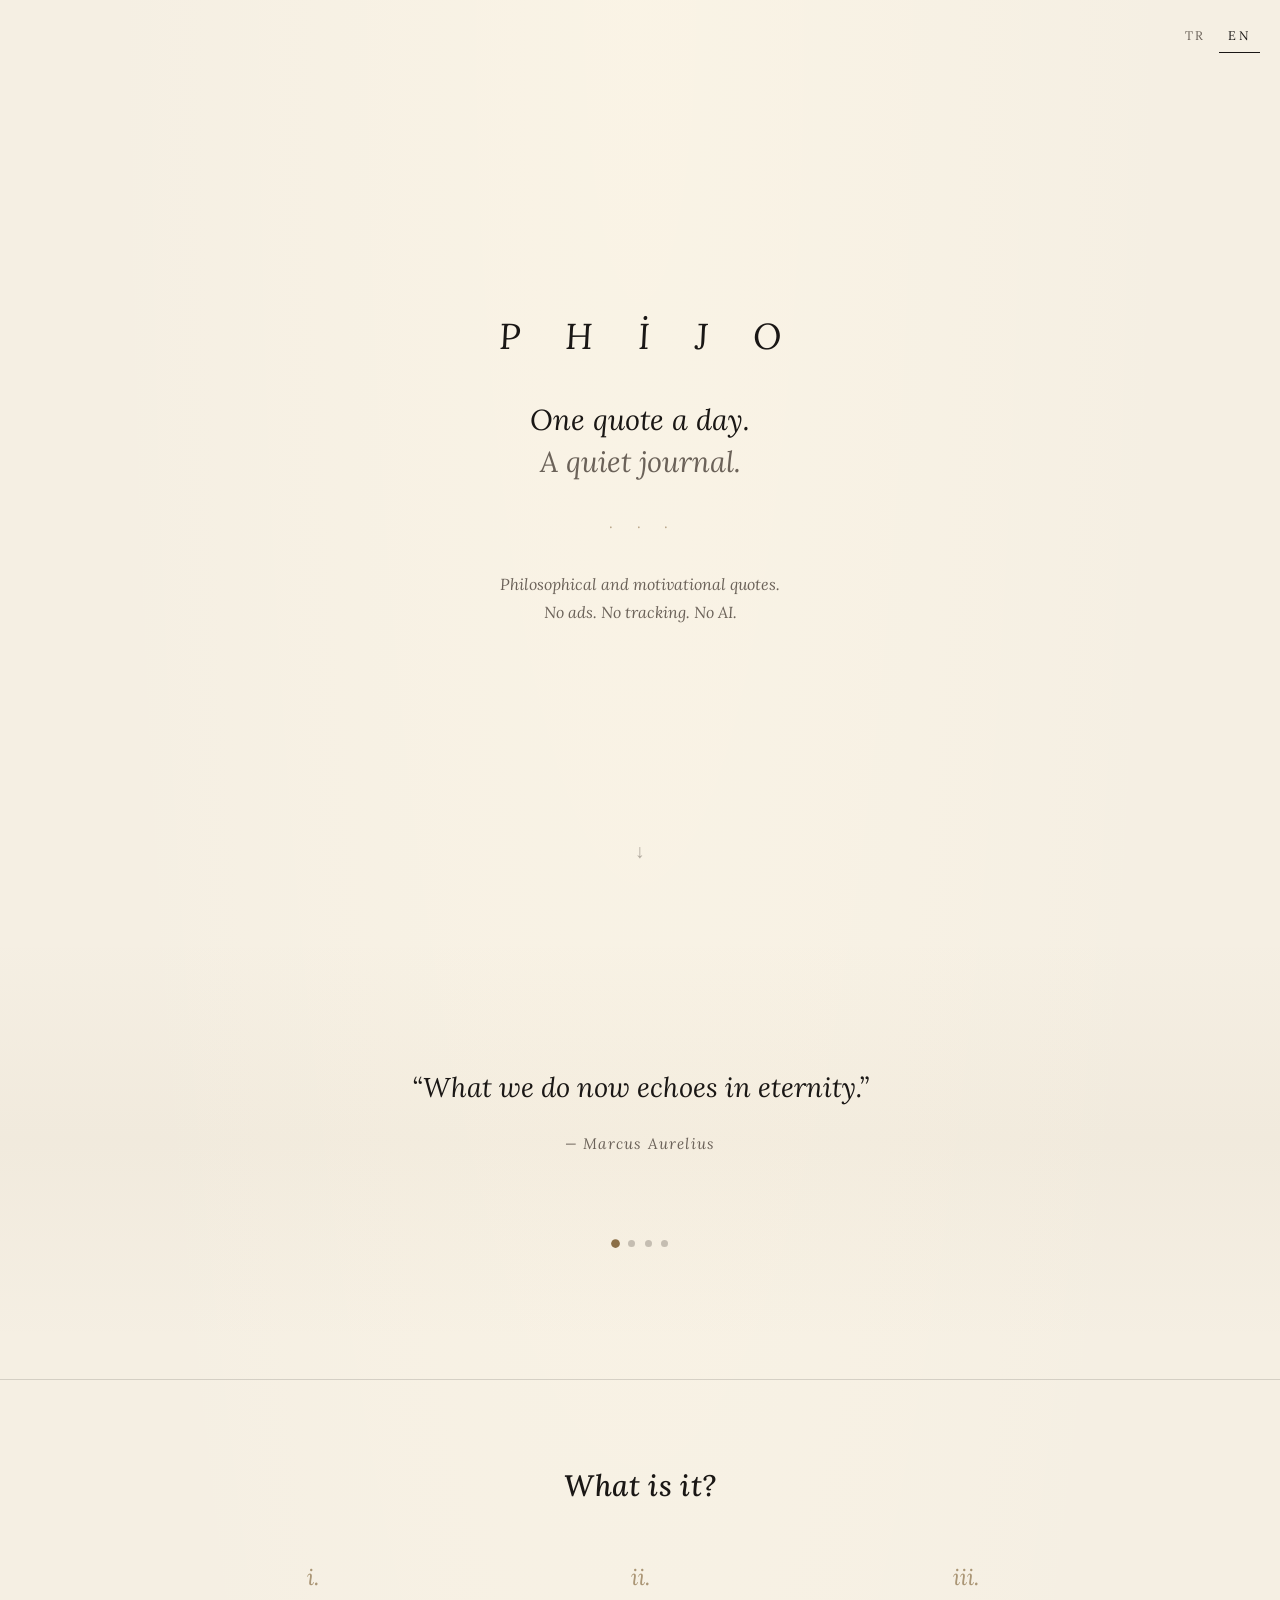
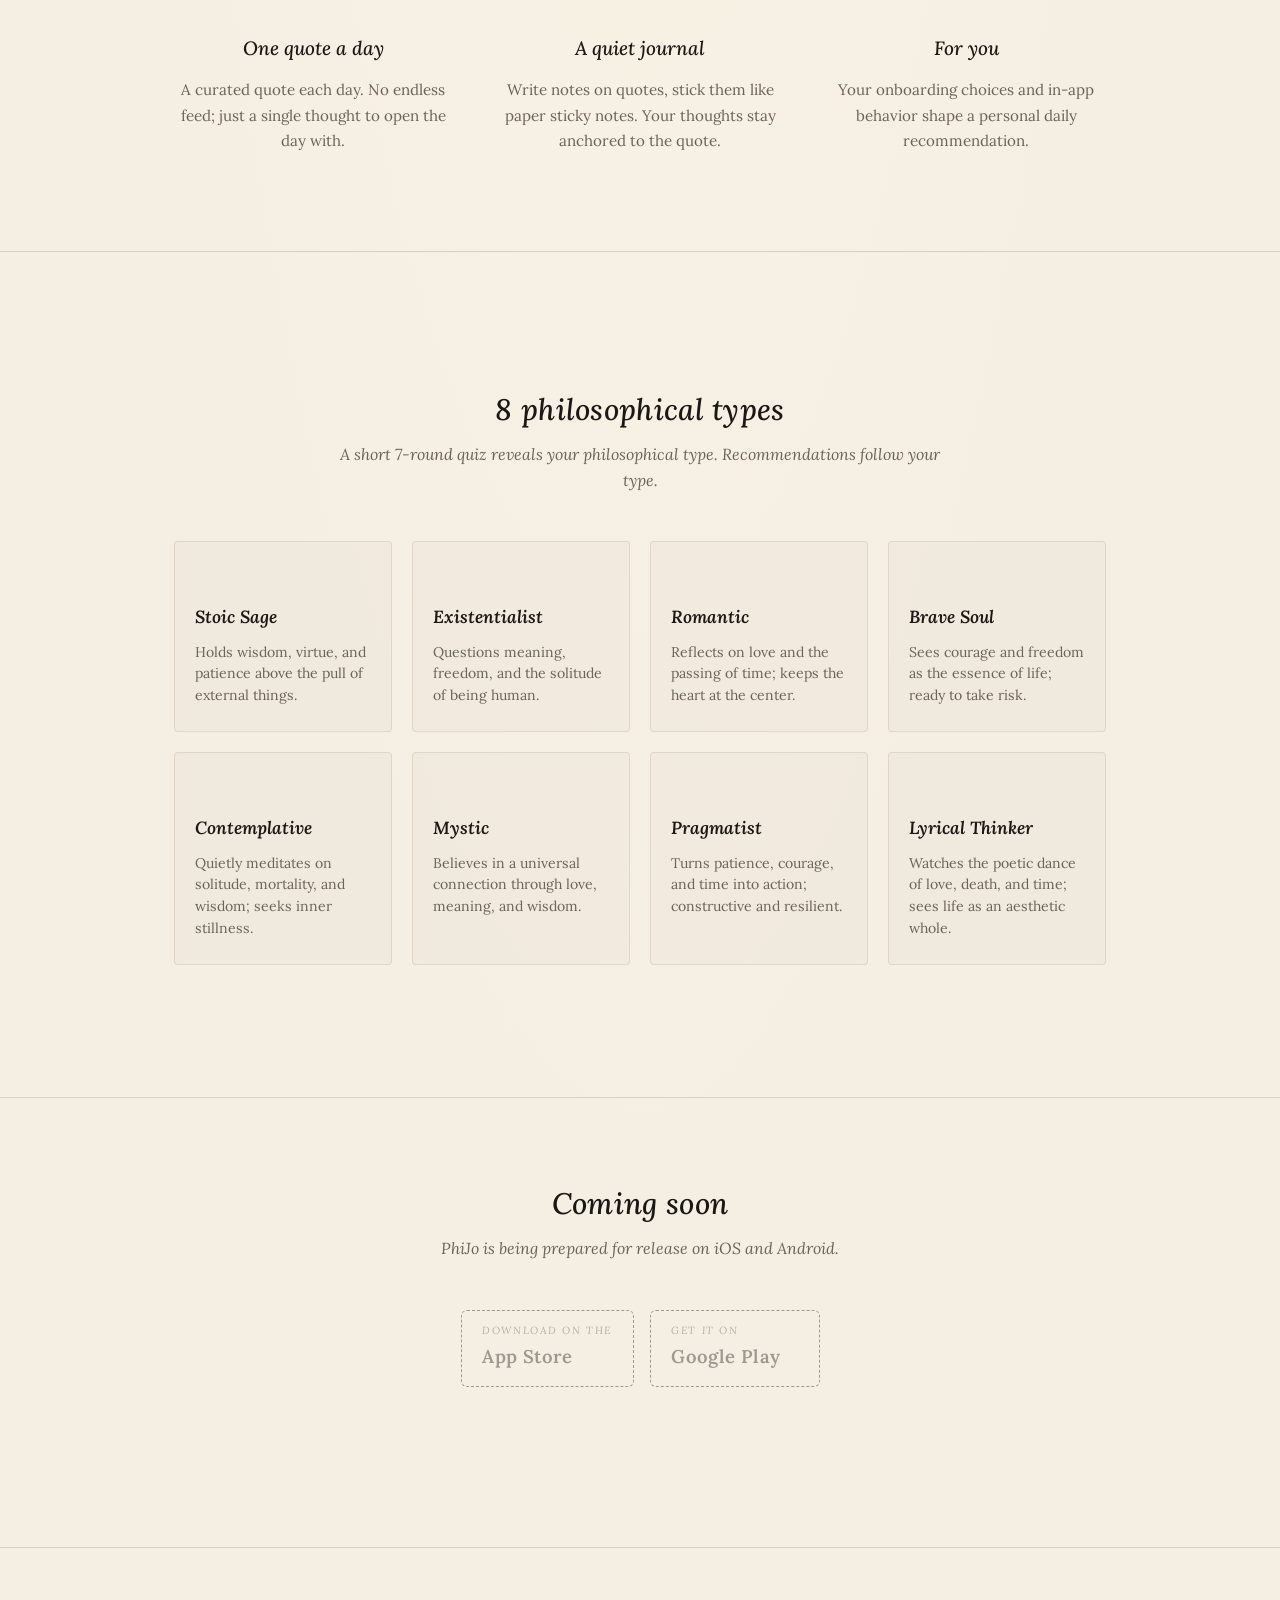
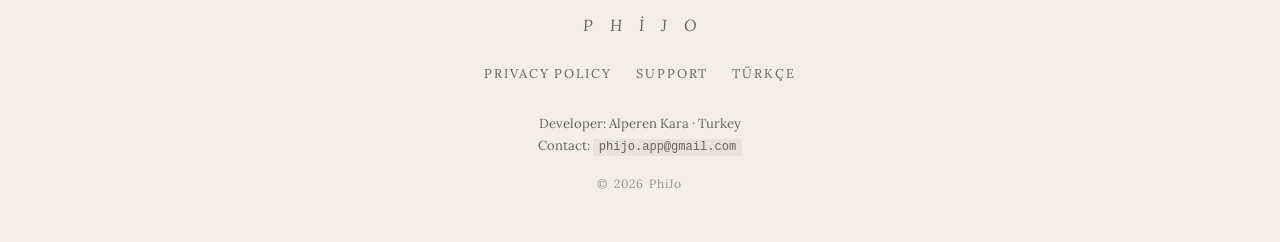
==== index-en.html @ b641586e "Initial commit — PhiJo landing, privacy, and support pages" ====
<!DOCTYPE html>
<html lang="en">
<head>
  <meta charset="UTF-8">
  <meta name="viewport" content="width=device-width, initial-scale=1.0">
  <title>PhiJo — One quote a day, a quiet journal</title>
  <meta name="description" content="PhiJo: daily philosophical and motivational quotes, minimalist journaling. Ad-free, no tracking. For iOS and Android.">
  <link rel="stylesheet" href="style.css">
  <link rel="preconnect" href="https://fonts.googleapis.com">
  <link rel="preconnect" href="https://fonts.gstatic.com" crossorigin>
  <link href="https://fonts.googleapis.com/css2?family=Lora:ital,wght@0,400;0,500;0,600;1,400;1,500;1,600&display=swap" rel="stylesheet">
</head>
<body class="home">
  <nav class="lang-switch">
    <a href="index.html">TR</a>
    <a href="index-en.html" class="active">EN</a>
  </nav>

  <section class="hero">
    <div class="hero-inner">
      <h1 class="brand brand-xl">P H İ J O</h1>
      <p class="hero-tagline">
        One quote a day.<br>
        <span class="muted-italic">A quiet journal.</span>
      </p>
      <div class="hero-divider" aria-hidden="true">·&nbsp;&nbsp;&nbsp;·&nbsp;&nbsp;&nbsp;·</div>
      <p class="hero-sub">
        Philosophical and motivational quotes.<br>
        No ads. No tracking. No AI.
      </p>
    </div>
    <div class="scroll-hint" aria-hidden="true">↓</div>
  </section>

  <section class="featured">
    <div class="featured-inner reveal reveal-blur">
      <div class="quote-card" id="quoteCard">
        <p class="quote-text" id="quoteText">
          “What we do now echoes in eternity.”
        </p>
        <p class="quote-attr" id="quoteAttr">
          — Marcus Aurelius
        </p>
      </div>
      <div class="quote-dots" id="quoteDots" role="tablist"></div>
    </div>
  </section>

  <section class="explainer">
    <div class="container">
      <h2 class="section-title reveal">What is it?</h2>
      <div class="feature-grid">
        <div class="feature reveal" style="--i: 0">
          <div class="feature-num">i.</div>
          <h3 class="feature-title">One quote a day</h3>
          <p>
            A curated quote each day. No endless feed;
            just a single thought to open the day with.
          </p>
        </div>
        <div class="feature reveal" style="--i: 1">
          <div class="feature-num">ii.</div>
          <h3 class="feature-title">A quiet journal</h3>
          <p>
            Write notes on quotes, stick them like paper sticky notes.
            Your thoughts stay anchored to the quote.
          </p>
        </div>
        <div class="feature reveal" style="--i: 2">
          <div class="feature-num">iii.</div>
          <h3 class="feature-title">For you</h3>
          <p>
            Your onboarding choices and in-app behavior
            shape a personal daily recommendation.
          </p>
        </div>
      </div>
    </div>
  </section>

  <section class="types">
    <div class="container">
      <h2 class="section-title reveal">8 philosophical types</h2>
      <p class="section-sub reveal" style="--i: 1">
        A short 7-round quiz reveals your philosophical type.
        Recommendations follow your type.
      </p>
      <div class="types-grid">
        <article class="type-card reveal" style="--i: 0">
          <h3>Stoic Sage</h3>
          <p>Holds wisdom, virtue, and patience above the pull of external things.</p>
        </article>
        <article class="type-card reveal" style="--i: 1">
          <h3>Existentialist</h3>
          <p>Questions meaning, freedom, and the solitude of being human.</p>
        </article>
        <article class="type-card reveal" style="--i: 2">
          <h3>Romantic</h3>
          <p>Reflects on love and the passing of time; keeps the heart at the center.</p>
        </article>
        <article class="type-card reveal" style="--i: 3">
          <h3>Brave Soul</h3>
          <p>Sees courage and freedom as the essence of life; ready to take risk.</p>
        </article>
        <article class="type-card reveal" style="--i: 4">
          <h3>Contemplative</h3>
          <p>Quietly meditates on solitude, mortality, and wisdom; seeks inner stillness.</p>
        </article>
        <article class="type-card reveal" style="--i: 5">
          <h3>Mystic</h3>
          <p>Believes in a universal connection through love, meaning, and wisdom.</p>
        </article>
        <article class="type-card reveal" style="--i: 6">
          <h3>Pragmatist</h3>
          <p>Turns patience, courage, and time into action; constructive and resilient.</p>
        </article>
        <article class="type-card reveal" style="--i: 7">
          <h3>Lyrical Thinker</h3>
          <p>Watches the poetic dance of love, death, and time; sees life as an aesthetic whole.</p>
        </article>
      </div>
    </div>
  </section>

  <section class="download">
    <div class="container narrow">
      <h2 class="section-title reveal">Coming soon</h2>
      <p class="section-sub reveal" style="--i: 1">
        PhiJo is being prepared for release on iOS and Android.
      </p>
      <div class="badges reveal" style="--i: 2">
        <div class="badge badge-disabled" aria-label="App Store — coming soon">
          <span class="badge-prefix">Download on the</span>
          <span class="badge-store">App Store</span>
        </div>
        <div class="badge badge-disabled" aria-label="Google Play — coming soon">
          <span class="badge-prefix">Get it on</span>
          <span class="badge-store">Google Play</span>
        </div>
      </div>
    </div>
  </section>

  <footer class="site-footer">
    <div class="container">
      <div class="footer-brand">P H İ J O</div>
      <nav class="footer-nav">
        <a href="privacy-en.html">Privacy Policy</a>
        <a href="support-en.html">Support</a>
        <a href="index.html">Türkçe</a>
      </nav>
      <p class="footer-meta">
        Developer: Alperen Kara · Turkey<br>
        Contact: <span class="email">phijo.app@gmail.com</span>
      </p>
      <p class="footer-copy">&copy; 2026 PhiJo</p>
    </div>
  </footer>

  <script>
    // Scroll reveal — IntersectionObserver
    (function () {
      var els = document.querySelectorAll('.reveal');
      if (!('IntersectionObserver' in window)) {
        els.forEach(function (el) { el.classList.add('in'); });
        return;
      }
      var io = new IntersectionObserver(function (entries) {
        entries.forEach(function (e) {
          if (e.isIntersecting) {
            e.target.classList.add('in');
            io.unobserve(e.target);
          }
        });
      }, { threshold: 0.15, rootMargin: '0px 0px -60px 0px' });
      els.forEach(function (el) { io.observe(el); });
    })();

    // Rotating featured quote
    (function () {
      var quotes = [
        { text: '“What we do now echoes in eternity.”', attr: '— Marcus Aurelius' },
        { text: '“A journey of a thousand miles begins with a single step.”', attr: '— Lao Tzu' },
        { text: '“It is not the length of life, but the depth.”', attr: '— Seneca' },
        { text: '“The wound is the place where the Light enters you.”', attr: '— Rumi' }
      ];
      var idx = 0;
      var textEl = document.getElementById('quoteText');
      var attrEl = document.getElementById('quoteAttr');
      var cardEl = document.getElementById('quoteCard');
      var dotsEl = document.getElementById('quoteDots');
      if (!textEl || !attrEl || !cardEl || !dotsEl) return;

      function renderDots() {
        dotsEl.innerHTML = '';
        for (var i = 0; i < quotes.length; i++) {
          var d = document.createElement('button');
          d.className = 'quote-dot' + (i === idx ? ' active' : '');
          d.setAttribute('role', 'tab');
          d.setAttribute('aria-label', 'Quote ' + (i + 1));
          (function (target) {
            d.addEventListener('click', function () { show(target); });
          })(i);
          dotsEl.appendChild(d);
        }
      }
      function show(i) {
        idx = (i + quotes.length) % quotes.length;
        cardEl.classList.remove('fade-in');
        void cardEl.offsetWidth;
        textEl.textContent = quotes[idx].text;
        attrEl.textContent = quotes[idx].attr;
        cardEl.classList.add('fade-in');
        renderDots();
      }
      renderDots();
      setInterval(function () { show(idx + 1); }, 6500);
    })();
  </script>
</body>
</html>
---- style.css ----
:root {
  --paper: #F5EFE3;
  --ink: #1A1715;
  --muted: #6B6259;
  --accent: #8B6F47;
  --line: rgba(26, 23, 21, 0.15);
}

* { box-sizing: border-box; margin: 0; padding: 0; }

html { -webkit-text-size-adjust: 100%; }

body {
  background: var(--paper);
  color: var(--ink);
  font-family: 'Lora', Georgia, 'Times New Roman', serif;
  line-height: 1.7;
  font-size: 17px;
  -webkit-font-smoothing: antialiased;
  -moz-osx-font-smoothing: grayscale;
}

.lang-switch {
  position: fixed;
  top: 1.25rem;
  right: 1.25rem;
  display: flex;
  gap: 0.25rem;
  font-size: 0.78rem;
  letter-spacing: 0.18em;
  text-transform: uppercase;
  z-index: 10;
}

.lang-switch a {
  color: var(--muted);
  text-decoration: none;
  padding: 0.35rem 0.6rem;
  border-bottom: 1px solid transparent;
  transition: color 0.15s ease, border-color 0.15s ease;
}

.lang-switch a:hover,
.lang-switch a.active {
  color: var(--ink);
  border-bottom-color: var(--ink);
}

main {
  max-width: 640px;
  margin: 0 auto;
  padding: 4.5rem 1.5rem 5rem;
}

header.page-head {
  text-align: center;
  margin-bottom: 3rem;
  padding-bottom: 2rem;
  border-bottom: 1px solid var(--line);
}

.brand {
  font-style: italic;
  font-weight: 400;
  font-size: 1.4rem;
  letter-spacing: 0.45em;
  margin-bottom: 1.25rem;
  padding-left: 0.45em; /* visual centering with letter-spacing */
}

.page-title {
  font-style: italic;
  font-weight: 400;
  font-size: 1.85rem;
  line-height: 1.3;
  margin-bottom: 0.6rem;
}

.updated {
  font-size: 0.82rem;
  color: var(--muted);
  font-style: italic;
}

section {
  margin-bottom: 2.25rem;
}

h3 {
  font-style: italic;
  font-weight: 600;
  font-size: 1.2rem;
  margin: 2.25rem 0 0.6rem;
}

h4 {
  font-weight: 600;
  font-size: 0.98rem;
  margin: 1.25rem 0 0.4rem;
  color: var(--ink);
}

p {
  margin-bottom: 1rem;
}

ul, ol {
  margin: 0 0 1rem 1.5rem;
}

li {
  margin-bottom: 0.35rem;
}

a {
  color: var(--accent);
  text-decoration: underline;
  text-decoration-thickness: 1px;
  text-underline-offset: 3px;
  transition: color 0.15s ease;
}

a:hover {
  color: var(--ink);
}

code, .email {
  font-family: 'Courier New', Menlo, monospace;
  background: rgba(26, 23, 21, 0.06);
  padding: 0.1em 0.45em;
  border-radius: 2px;
  font-size: 0.92em;
}

.callout {
  background: rgba(139, 111, 71, 0.08);
  border-left: 3px solid var(--accent);
  padding: 1rem 1.25rem;
  margin: 1.25rem 0;
  font-size: 0.95rem;
}

footer {
  margin-top: 4rem;
  padding-top: 2rem;
  border-top: 1px solid var(--line);
  text-align: center;
  font-size: 0.82rem;
  color: var(--muted);
}

footer p {
  margin-bottom: 0.4rem;
}

footer a {
  color: var(--muted);
}

footer a:hover {
  color: var(--ink);
}

/* ===========================================
   HOME / LANDING PAGE
   =========================================== */

body.home {
  background:
    radial-gradient(ellipse at top, rgba(255, 248, 232, 0.5), transparent 60%),
    var(--paper);
}

.container {
  max-width: 980px;
  margin: 0 auto;
  padding: 0 1.5rem;
}

.container.narrow {
  max-width: 640px;
}

/* HERO */
.hero {
  min-height: 100vh;
  display: flex;
  flex-direction: column;
  align-items: center;
  justify-content: center;
  text-align: center;
  padding: 4rem 1.5rem 2rem;
  position: relative;
}

.hero-inner {
  max-width: 640px;
  width: 100%;
}

.brand-xl {
  font-size: 2.25rem;
  letter-spacing: 0.5em;
  padding-left: 0.5em;
  margin-bottom: 2rem;
}

.hero-tagline {
  font-style: italic;
  font-size: 1.8rem;
  line-height: 1.45;
  margin-bottom: 2rem;
  font-weight: 400;
}

.muted-italic {
  color: var(--muted);
}

.hero-divider {
  font-size: 0.9rem;
  color: var(--accent);
  letter-spacing: 0.2em;
  margin: 2rem 0;
  opacity: 0.6;
}

.hero-sub {
  font-style: italic;
  font-size: 1rem;
  color: var(--muted);
  line-height: 1.7;
  margin-bottom: 0;
}

.scroll-hint {
  position: absolute;
  bottom: 2rem;
  font-size: 1.2rem;
  color: var(--muted);
  opacity: 0.5;
  animation: scroll-bounce 2.2s ease-in-out infinite;
}

@keyframes scroll-bounce {
  0%, 100% { transform: translateY(0); opacity: 0.4; }
  50% { transform: translateY(8px); opacity: 0.8; }
}

/* FEATURED QUOTE */
.featured {
  padding: 5rem 1.5rem 6rem;
  background: linear-gradient(
    to bottom,
    transparent,
    rgba(139, 111, 71, 0.04),
    transparent
  );
}

.featured-inner {
  max-width: 720px;
  margin: 0 auto;
  text-align: center;
}

.quote-card {
  padding: 2rem 1rem;
  min-height: 12rem;
  display: flex;
  flex-direction: column;
  justify-content: center;
  align-items: center;
}

.quote-card.fade-in {
  animation: fade-in 0.8s ease-out;
}

@keyframes fade-in {
  from { opacity: 0; transform: translateY(8px); }
  to { opacity: 1; transform: translateY(0); }
}

.quote-text {
  font-style: italic;
  font-size: 1.7rem;
  line-height: 1.5;
  margin-bottom: 1.5rem;
  color: var(--ink);
  font-weight: 400;
}

.quote-attr {
  font-size: 0.95rem;
  color: var(--muted);
  letter-spacing: 0.08em;
  font-style: italic;
  margin-bottom: 0;
}

.quote-dots {
  display: flex;
  gap: 0.6rem;
  justify-content: center;
  margin-top: 2rem;
}

.quote-dot {
  width: 7px;
  height: 7px;
  border-radius: 50%;
  background: var(--muted);
  border: none;
  opacity: 0.35;
  cursor: pointer;
  padding: 0;
  transition: opacity 0.25s ease, transform 0.25s ease;
}

.quote-dot:hover {
  opacity: 0.7;
}

.quote-dot.active {
  opacity: 1;
  background: var(--accent);
  transform: scale(1.25);
}

/* SECTION HEADERS */
.section-title {
  font-style: italic;
  font-weight: 500;
  font-size: 1.85rem;
  text-align: center;
  margin-bottom: 0.5rem;
  letter-spacing: 0.01em;
}

.section-sub {
  text-align: center;
  color: var(--muted);
  font-style: italic;
  font-size: 1rem;
  max-width: 38rem;
  margin: 0 auto 3rem;
  line-height: 1.6;
}

/* EXPLAINER */
.explainer {
  padding: 5rem 0;
  border-top: 1px solid var(--line);
  border-bottom: 1px solid var(--line);
}

.feature-grid {
  display: grid;
  grid-template-columns: repeat(3, 1fr);
  gap: 3rem;
  margin-top: 3rem;
}

.feature {
  text-align: center;
}

.feature-num {
  font-style: italic;
  font-size: 1.4rem;
  color: var(--accent);
  margin-bottom: 0.5rem;
  opacity: 0.7;
}

.feature-title {
  font-style: italic;
  font-weight: 500;
  font-size: 1.2rem;
  margin-bottom: 0.75rem;
}

.feature p {
  font-size: 0.95rem;
  color: var(--muted);
  line-height: 1.7;
}

/* PHILOSOPHICAL TYPES */
.types {
  padding: 6rem 0;
}

.types-grid {
  display: grid;
  grid-template-columns: repeat(4, 1fr);
  gap: 1.25rem;
}

.type-card {
  background: rgba(139, 111, 71, 0.04);
  border: 1px solid rgba(139, 111, 71, 0.15);
  border-radius: 4px;
  padding: 1.5rem 1.25rem;
  transition: transform 0.2s ease, border-color 0.2s ease, background 0.2s ease;
}

.type-card:hover {
  transform: translateY(-2px);
  border-color: var(--accent);
  background: rgba(139, 111, 71, 0.08);
}

.type-card h3 {
  font-style: italic;
  font-weight: 600;
  font-size: 1.1rem;
  margin-bottom: 0.6rem;
  color: var(--ink);
}

.type-card p {
  font-size: 0.88rem;
  line-height: 1.55;
  color: var(--muted);
  margin-bottom: 0;
}

/* DOWNLOAD BADGES */
.download {
  padding: 5rem 0 6rem;
  text-align: center;
  border-top: 1px solid var(--line);
}

.badges {
  display: flex;
  gap: 1rem;
  justify-content: center;
  flex-wrap: wrap;
  margin-top: 2.5rem;
}

.badge {
  display: inline-flex;
  flex-direction: column;
  align-items: flex-start;
  padding: 0.7rem 1.3rem 0.85rem;
  border: 1px solid var(--ink);
  border-radius: 6px;
  min-width: 170px;
  text-align: left;
  background: transparent;
  color: var(--ink);
  text-decoration: none;
  transition: background 0.2s ease, transform 0.2s ease;
}

.badge:hover:not(.badge-disabled) {
  background: var(--ink);
  color: var(--paper);
  transform: translateY(-1px);
}

.badge-disabled {
  opacity: 0.4;
  cursor: not-allowed;
  border-style: dashed;
}

.badge-prefix {
  font-size: 0.65rem;
  letter-spacing: 0.15em;
  text-transform: uppercase;
  font-style: italic;
  opacity: 0.75;
}

.badge-store {
  font-size: 1.15rem;
  font-weight: 600;
  letter-spacing: 0.02em;
  margin-top: 0.1rem;
}

/* SITE FOOTER */
.site-footer {
  padding: 4rem 0 3rem;
  border-top: 1px solid var(--line);
  text-align: center;
}

.footer-brand {
  font-style: italic;
  font-size: 1rem;
  letter-spacing: 0.4em;
  padding-left: 0.4em;
  color: var(--muted);
  margin-bottom: 1.5rem;
}

.footer-nav {
  display: flex;
  gap: 1.5rem;
  justify-content: center;
  flex-wrap: wrap;
  margin-bottom: 1.5rem;
  font-size: 0.8rem;
  letter-spacing: 0.15em;
  text-transform: uppercase;
}

.footer-nav a {
  color: var(--muted);
  text-decoration: none;
  padding-bottom: 0.2rem;
  border-bottom: 1px solid transparent;
  transition: color 0.2s ease, border-color 0.2s ease;
}

.footer-nav a:hover {
  color: var(--ink);
  border-bottom-color: var(--ink);
}

.footer-meta {
  font-size: 0.82rem;
  color: var(--muted);
  line-height: 1.7;
  margin-bottom: 1rem;
}

.footer-copy {
  font-size: 0.75rem;
  color: var(--muted);
  opacity: 0.65;
  margin-bottom: 0;
  letter-spacing: 0.1em;
}

/* SCROLL REVEAL */
.reveal {
  opacity: 0;
  transform: translateY(28px);
  transition:
    opacity 0.85s cubic-bezier(0.22, 1, 0.36, 1),
    transform 0.85s cubic-bezier(0.22, 1, 0.36, 1);
  transition-delay: calc(var(--i, 0) * 90ms);
  will-change: opacity, transform;
}

.reveal.in {
  opacity: 1;
  transform: translateY(0);
}

.reveal-blur {
  filter: blur(6px);
  transition:
    opacity 0.85s cubic-bezier(0.22, 1, 0.36, 1),
    transform 0.85s cubic-bezier(0.22, 1, 0.36, 1),
    filter 0.85s cubic-bezier(0.22, 1, 0.36, 1);
}

.reveal-blur.in {
  filter: blur(0);
}

@media (prefers-reduced-motion: reduce) {
  .reveal,
  .reveal-blur {
    opacity: 1;
    transform: none;
    filter: none;
    transition: none;
  }
  .scroll-hint,
  .quote-card.fade-in {
    animation: none;
  }
}

/* RESPONSIVE */
@media (max-width: 900px) {
  .types-grid {
    grid-template-columns: repeat(2, 1fr);
  }
  .feature-grid {
    grid-template-columns: 1fr;
    gap: 2rem;
    max-width: 26rem;
    margin-left: auto;
    margin-right: auto;
  }
}

@media (max-width: 600px) {
  .brand-xl {
    font-size: 1.75rem;
    letter-spacing: 0.4em;
  }
  .hero-tagline {
    font-size: 1.45rem;
  }
  .quote-text {
    font-size: 1.3rem;
  }
  .section-title {
    font-size: 1.55rem;
  }
  .types-grid {
    grid-template-columns: 1fr;
  }
  .explainer, .types, .download {
    padding: 4rem 0;
  }
  .hero {
    padding: 3rem 1.25rem 2rem;
  }
}

@media (prefers-color-scheme: dark) {
  :root {
    --paper: #1A1715;
    --ink: #F5EFE3;
    --muted: rgba(245, 239, 227, 0.55);
    --accent: #C9A878;
    --line: rgba(245, 239, 227, 0.15);
  }
  code, .email {
    background: rgba(245, 239, 227, 0.08);
  }
  .callout {
    background: rgba(201, 168, 120, 0.08);
  }
}

@media (max-width: 480px) {
  body { font-size: 16px; }
  main { padding: 4rem 1.25rem 4rem; }
  .lang-switch { top: 0.85rem; right: 0.85rem; }
  .brand { font-size: 1.25rem; letter-spacing: 0.4em; }
  .page-title { font-size: 1.6rem; }
}
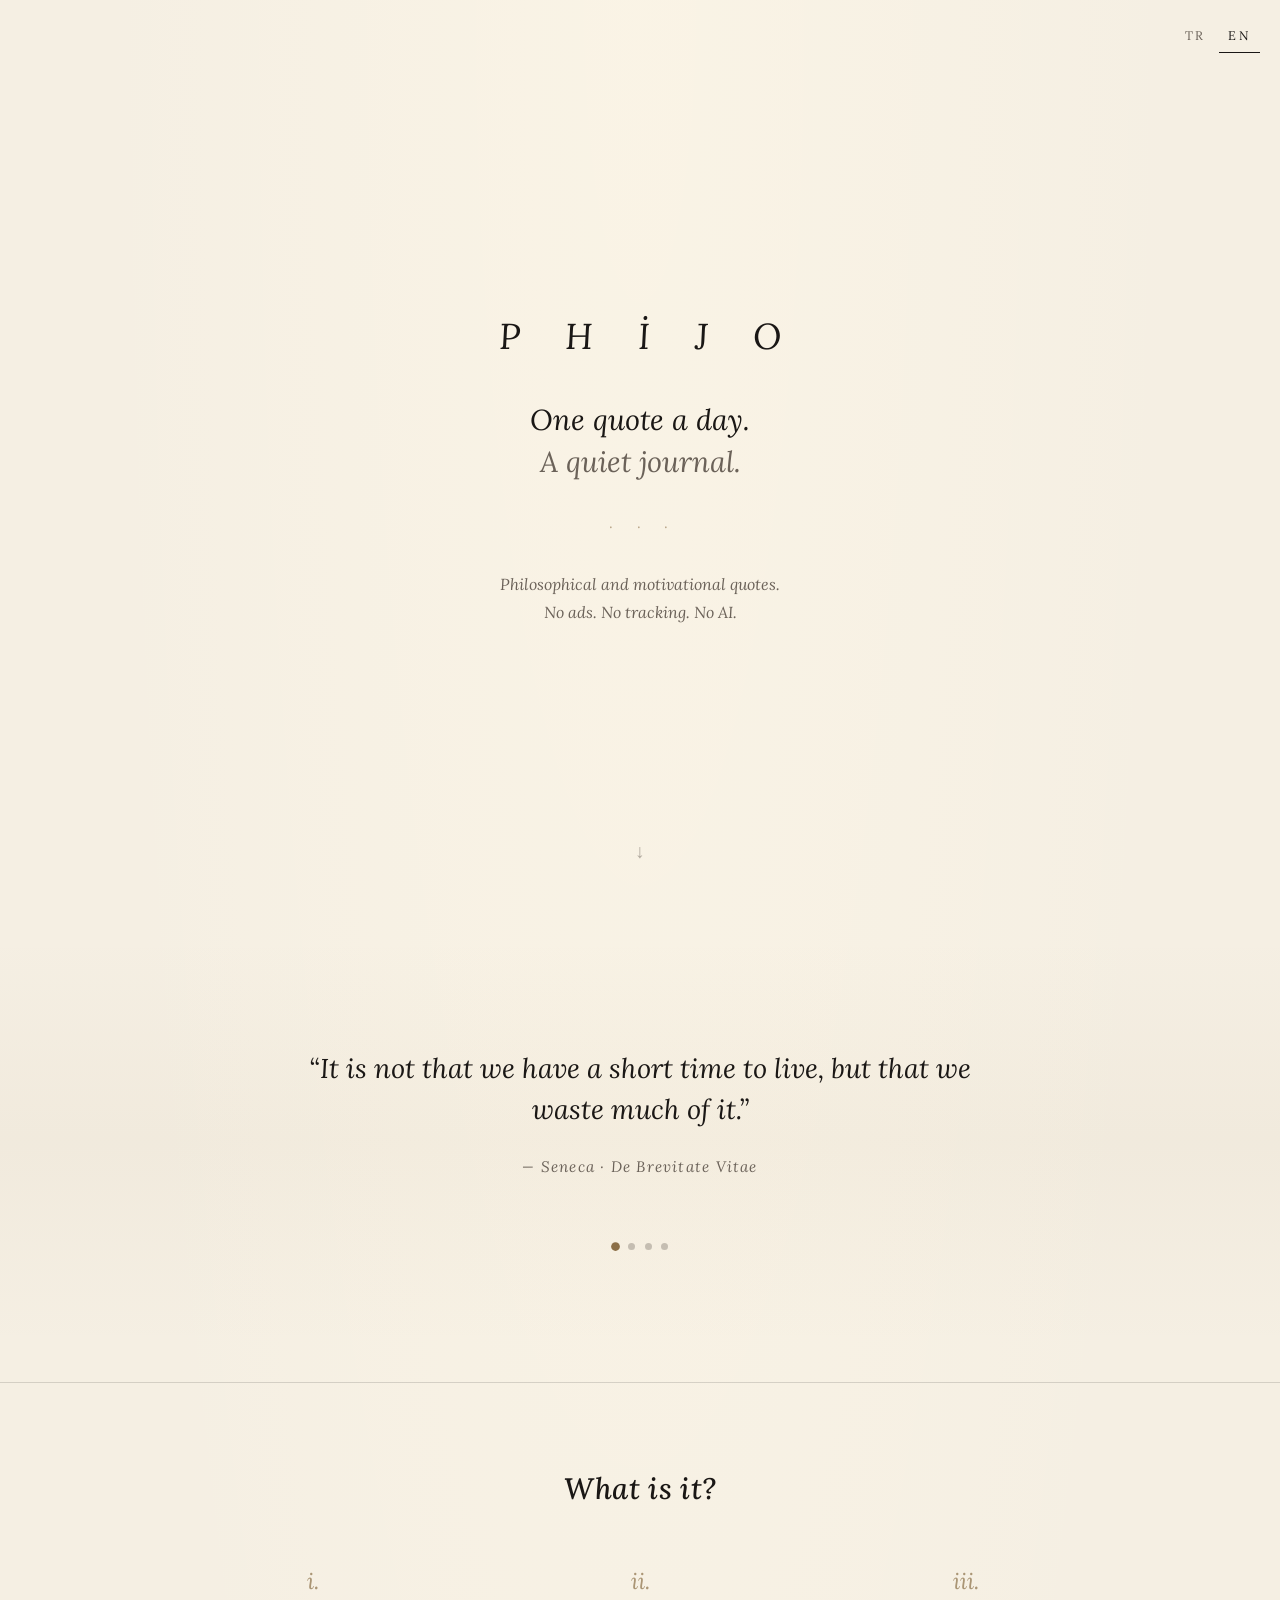
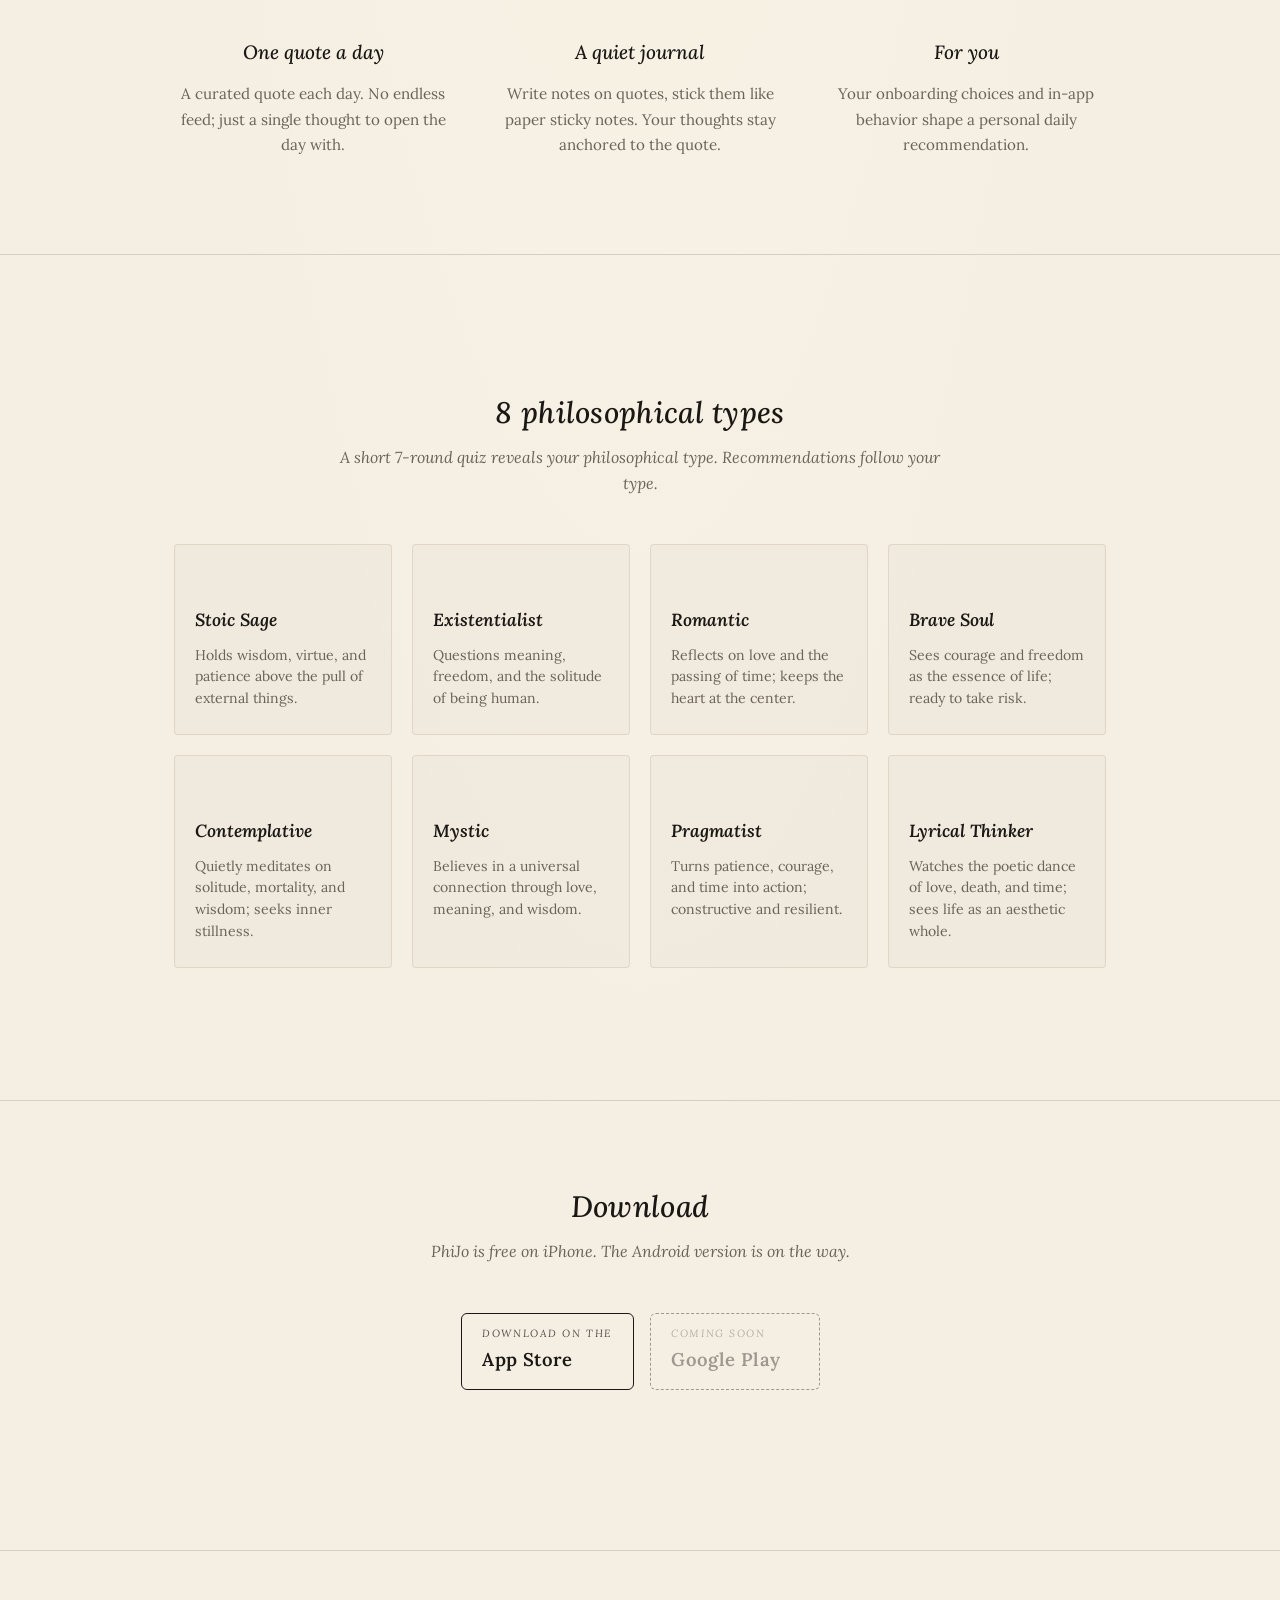
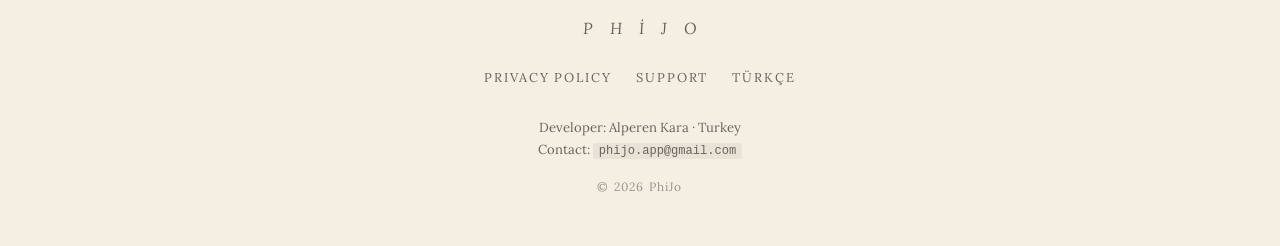
==== commit 8ff2c76c: "fix(site): App Store linkini bağla, Android'i "yakında" olarak işaretle - İndirme rozeti canlı App S" ====
--- a/index-en.html
+++ b/index-en.html
@@ -4,7 +4,7 @@
   <meta charset="UTF-8">
   <meta name="viewport" content="width=device-width, initial-scale=1.0">
   <title>PhiJo — One quote a day, a quiet journal</title>
-  <meta name="description" content="PhiJo: daily philosophical and motivational quotes, minimalist journaling. Ad-free, no tracking. For iOS and Android.">
+  <meta name="description" content="PhiJo: daily philosophical and motivational quotes, minimalist journaling. Ad-free, no tracking. For iPhone.">
   <link rel="stylesheet" href="style.css">
   <link rel="preconnect" href="https://fonts.googleapis.com">
   <link rel="preconnect" href="https://fonts.gstatic.com" crossorigin>
@@ -36,10 +36,10 @@
     <div class="featured-inner reveal reveal-blur">
       <div class="quote-card" id="quoteCard">
         <p class="quote-text" id="quoteText">
-          “What we do now echoes in eternity.”
+          “It is not that we have a short time to live, but that we waste much of it.”
         </p>
         <p class="quote-attr" id="quoteAttr">
-          — Marcus Aurelius
+          — Seneca · De Brevitate Vitae
         </p>
       </div>
       <div class="quote-dots" id="quoteDots" role="tablist"></div>
@@ -124,17 +124,17 @@
 
   <section class="download">
     <div class="container narrow">
-      <h2 class="section-title reveal">Coming soon</h2>
+      <h2 class="section-title reveal">Download</h2>
       <p class="section-sub reveal" style="--i: 1">
-        PhiJo is being prepared for release on iOS and Android.
+        PhiJo is free on iPhone. The Android version is on the way.
       </p>
       <div class="badges reveal" style="--i: 2">
-        <div class="badge badge-disabled" aria-label="App Store — coming soon">
+        <a class="badge" href="https://apps.apple.com/app/id6774734669" aria-label="Download PhiJo on the App Store">
           <span class="badge-prefix">Download on the</span>
           <span class="badge-store">App Store</span>
-        </div>
+        </a>
         <div class="badge badge-disabled" aria-label="Google Play — coming soon">
-          <span class="badge-prefix">Get it on</span>
+          <span class="badge-prefix">Coming soon</span>
           <span class="badge-store">Google Play</span>
         </div>
       </div>
@@ -179,9 +179,9 @@
     // Rotating featured quote
     (function () {
       var quotes = [
-        { text: '“What we do now echoes in eternity.”', attr: '— Marcus Aurelius' },
-        { text: '“A journey of a thousand miles begins with a single step.”', attr: '— Lao Tzu' },
-        { text: '“It is not the length of life, but the depth.”', attr: '— Seneca' },
+        { text: '“It is not that we have a short time to live, but that we waste much of it.”', attr: '— Seneca · De Brevitate Vitae' },
+        { text: '“A man\'s character is his fate.”', attr: '— Heraclitus · Fr. DK B119' },
+        { text: '“Of all the things wisdom provides for a happy life, the greatest is friendship.”', attr: '— Epicurus · Vatican Sayings' },
         { text: '“The wound is the place where the Light enters you.”', attr: '— Rumi' }
       ];
       var idx = 0;
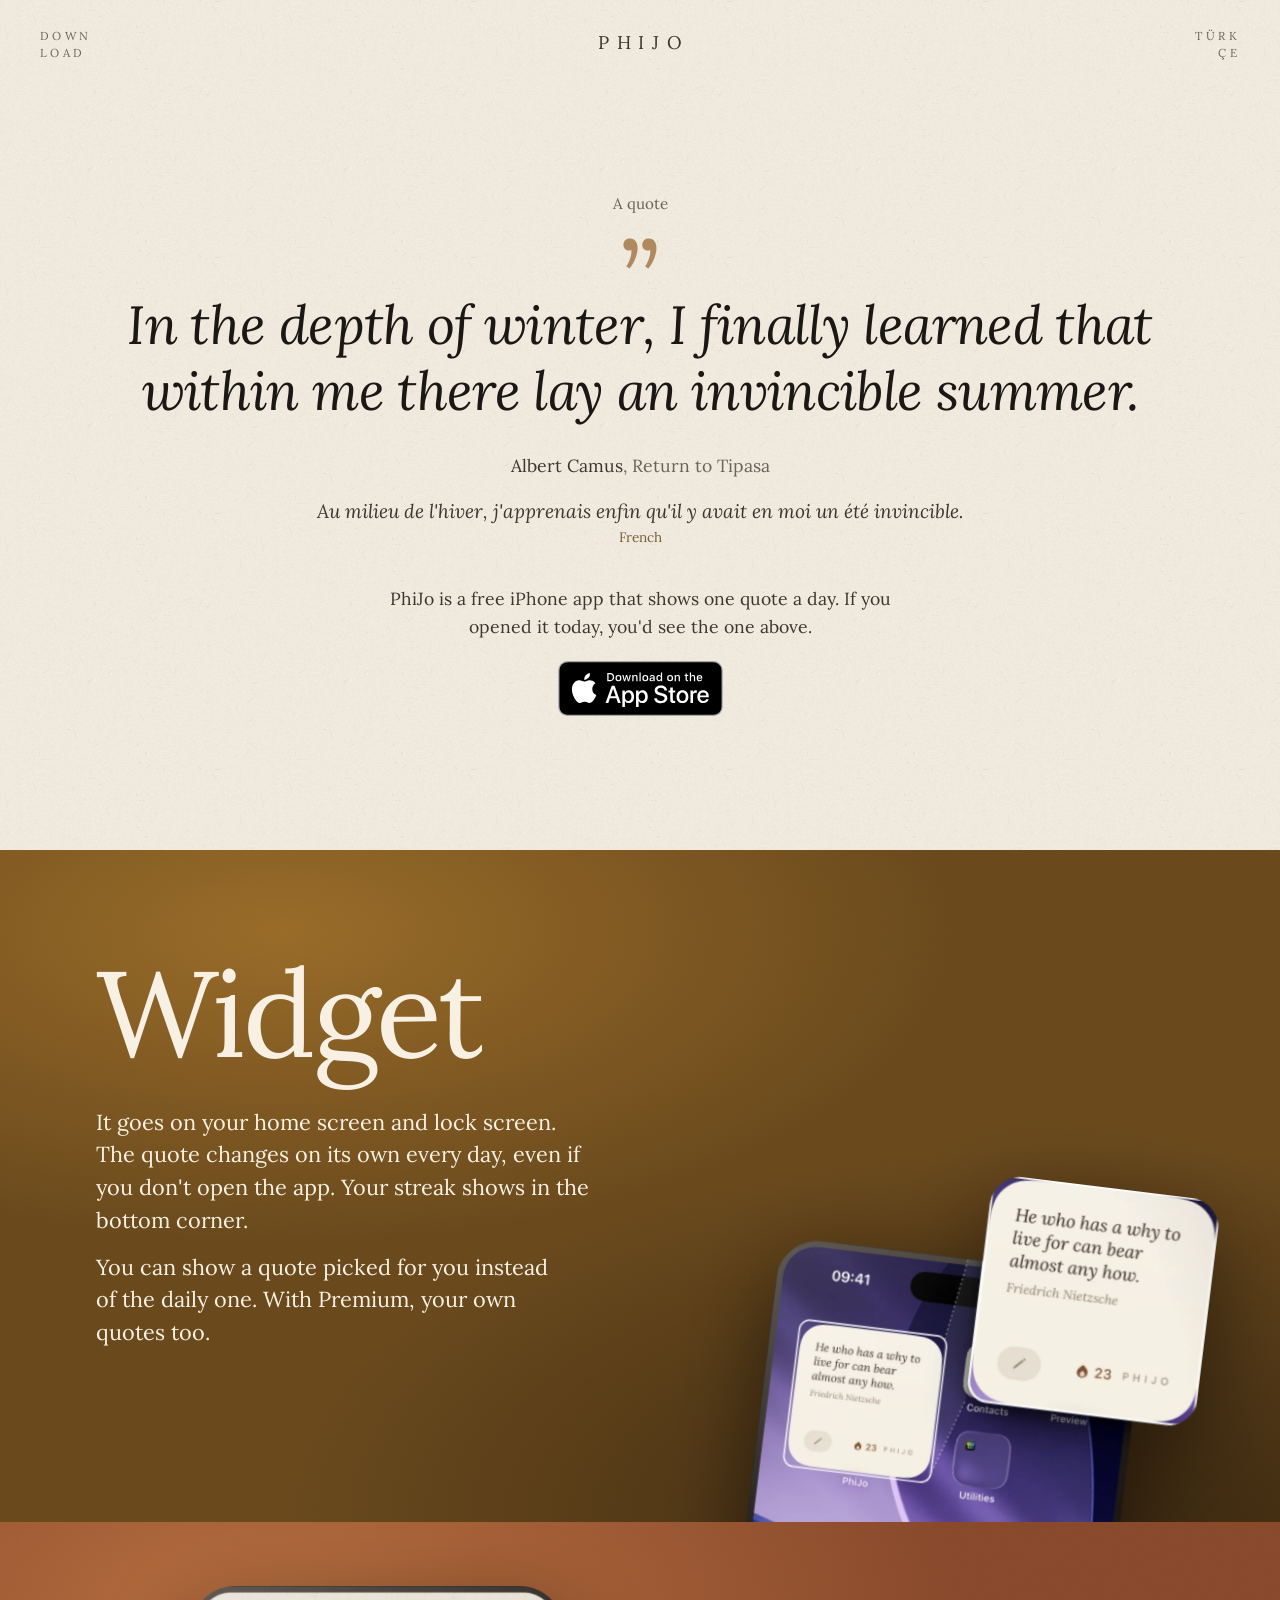
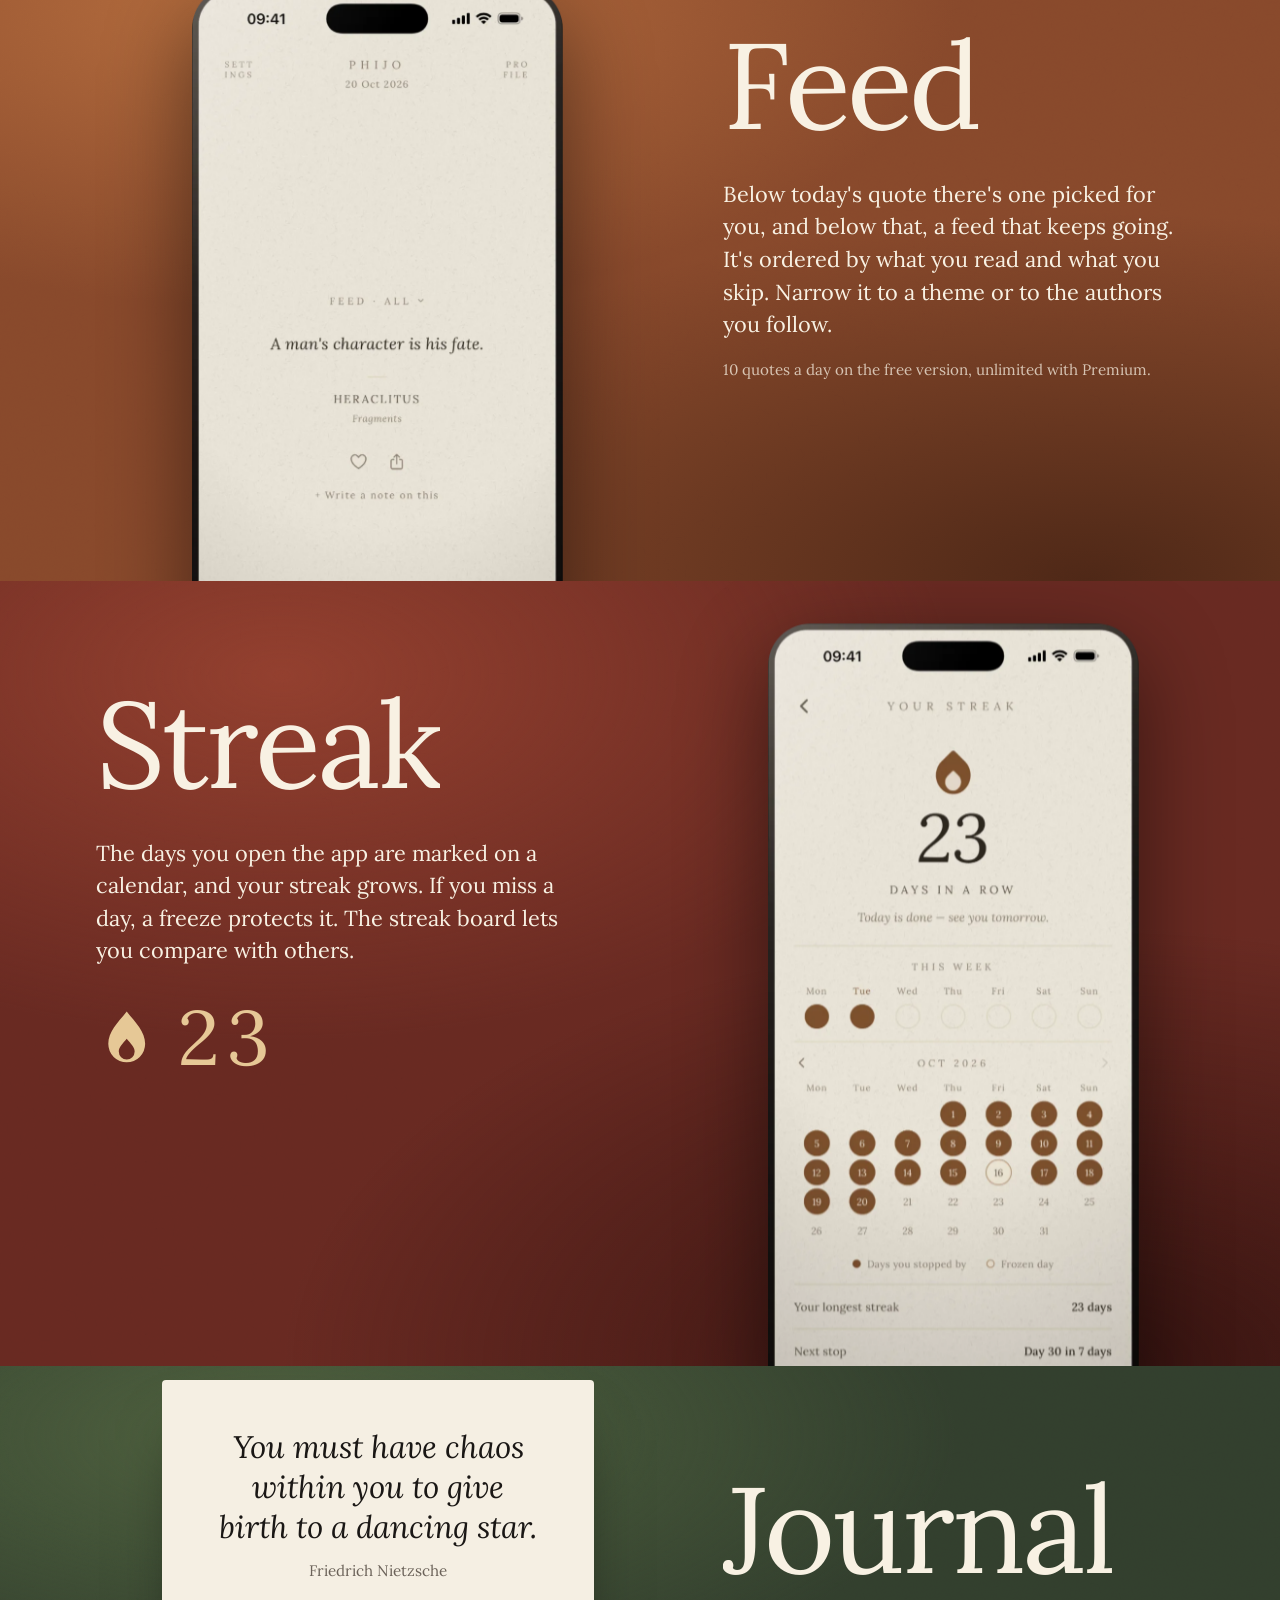
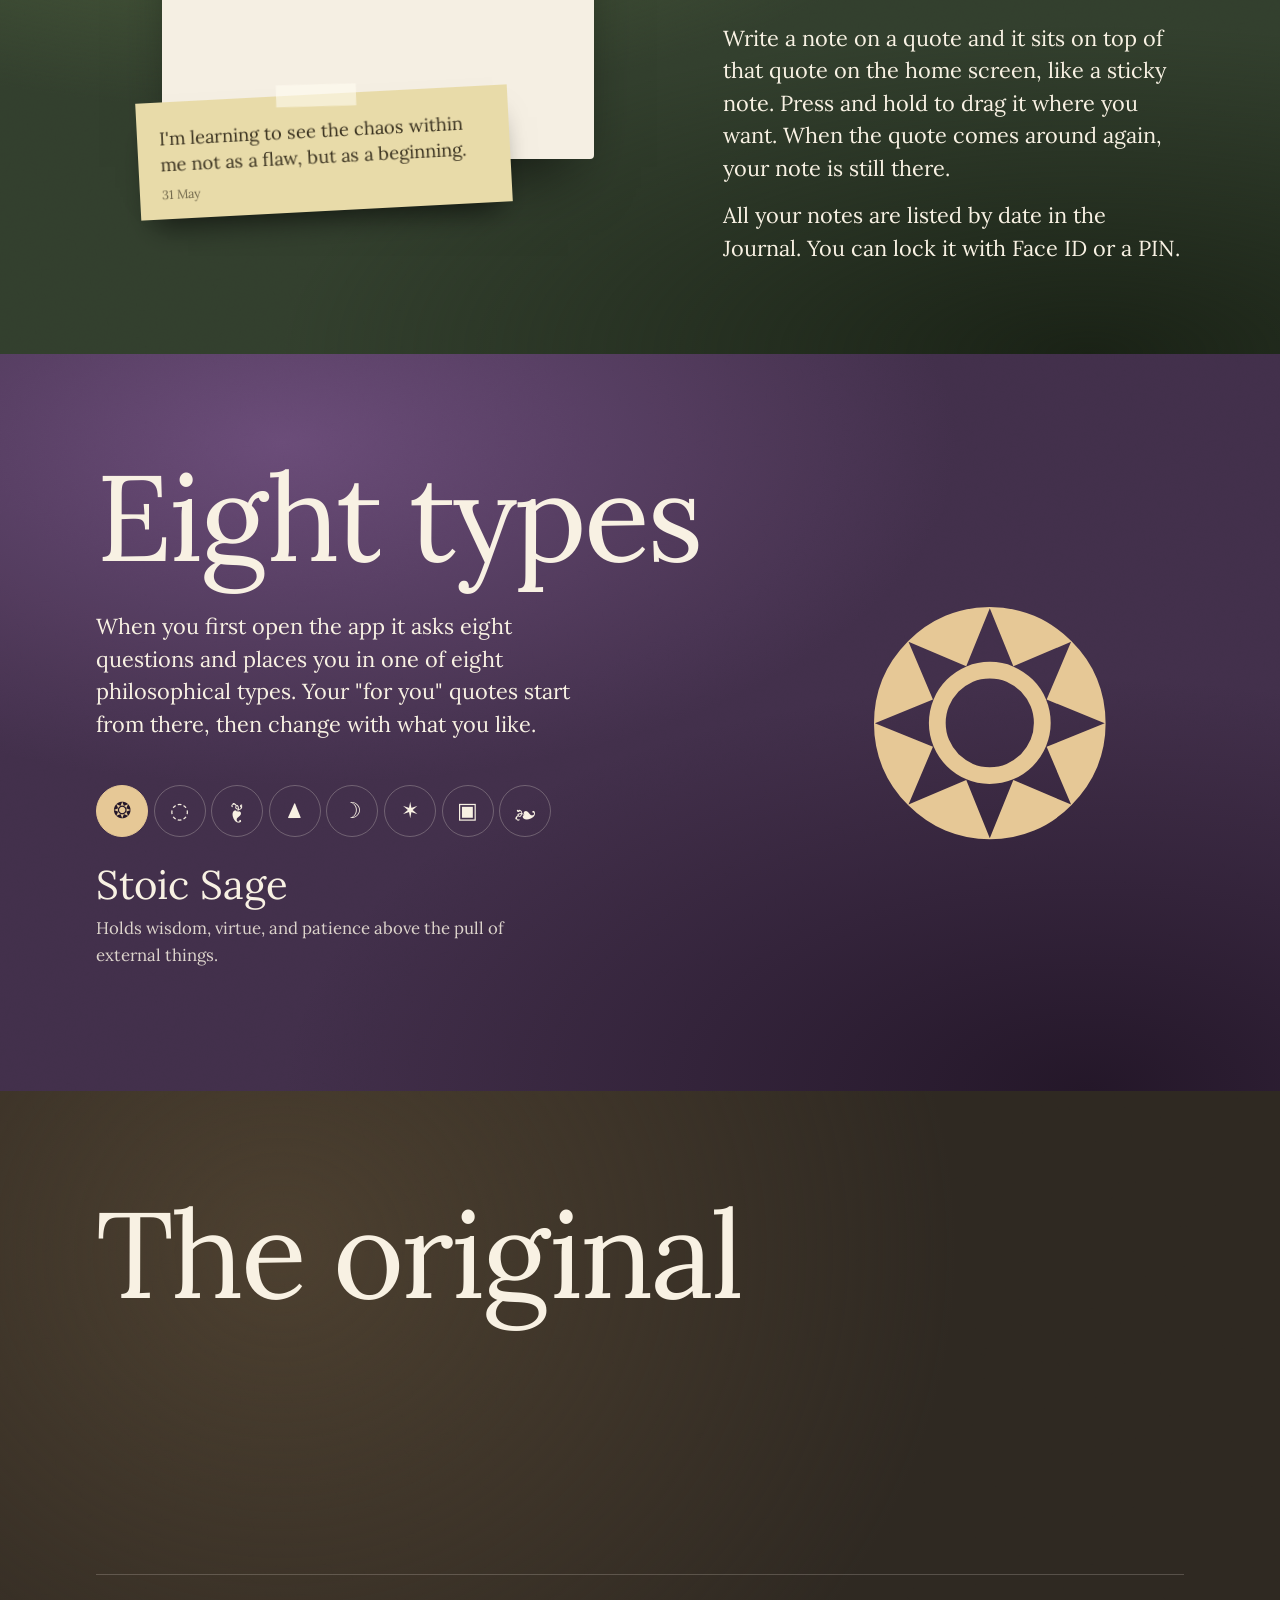
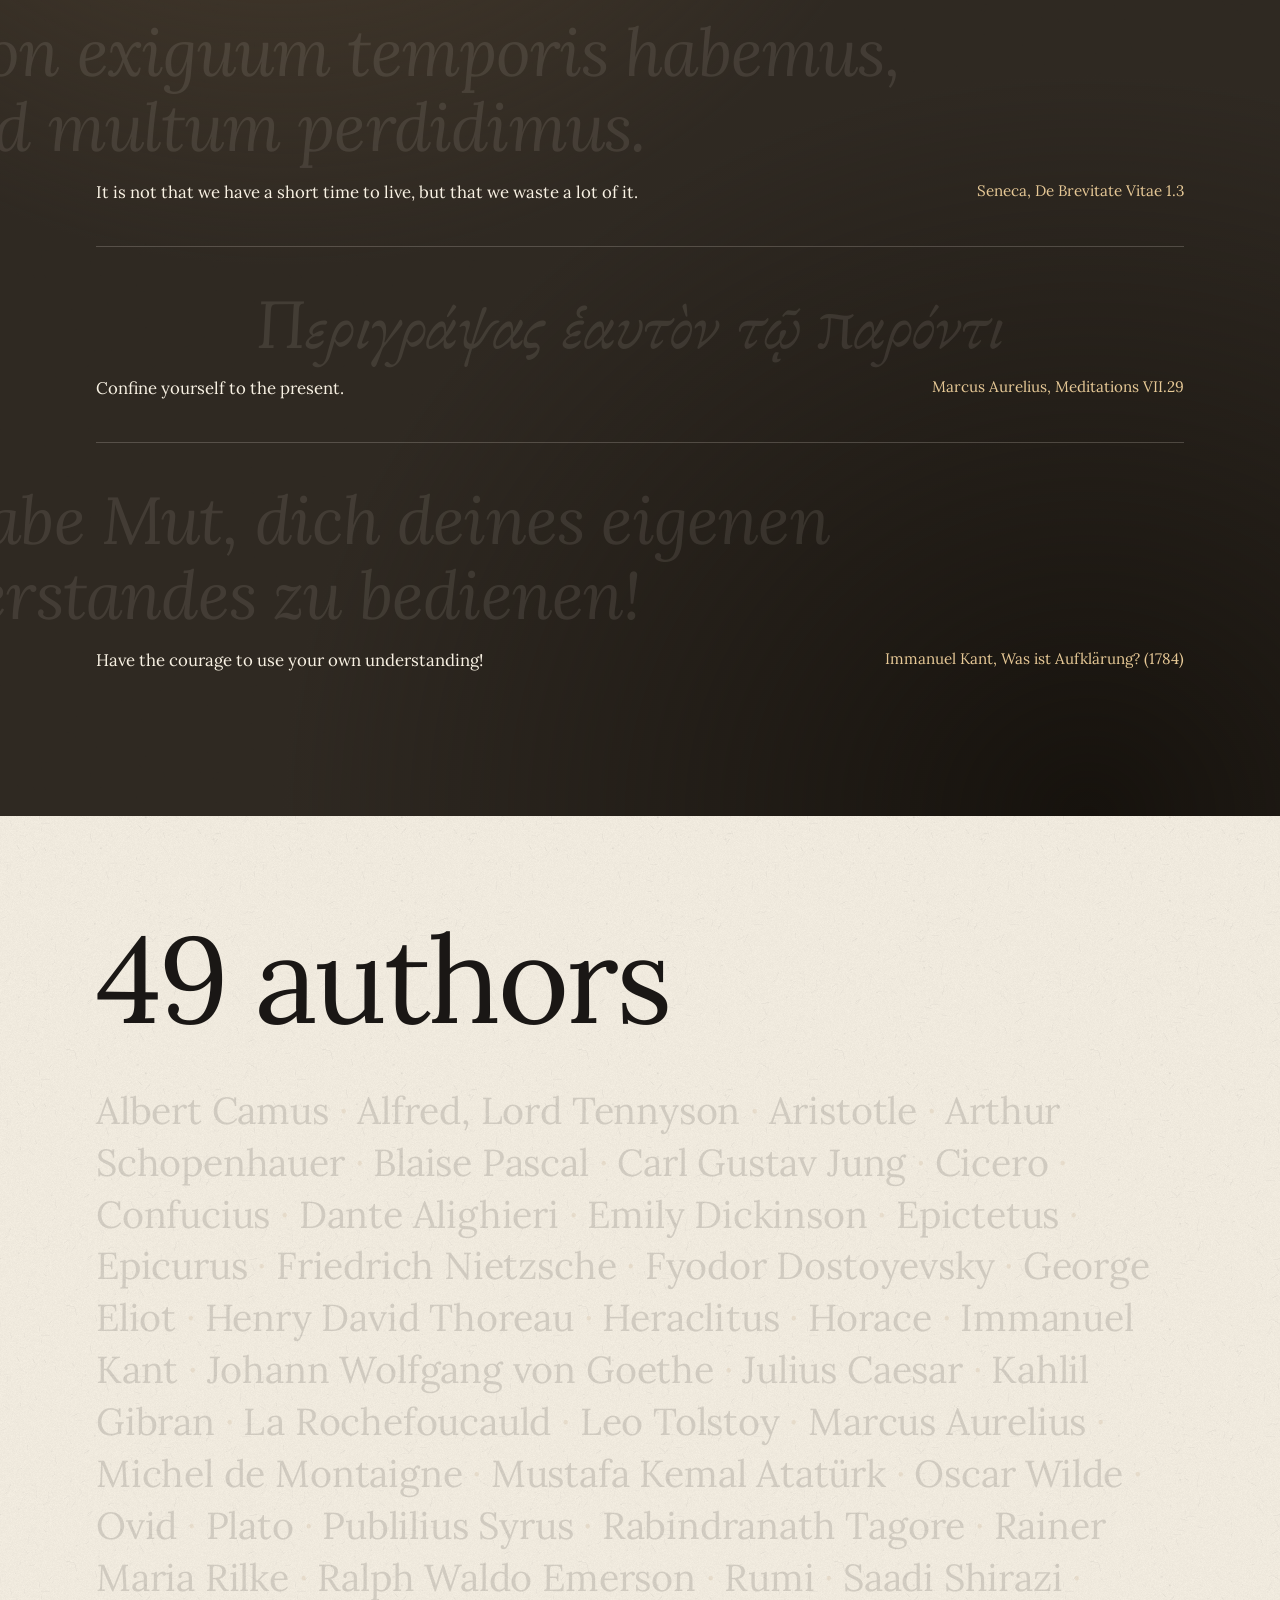
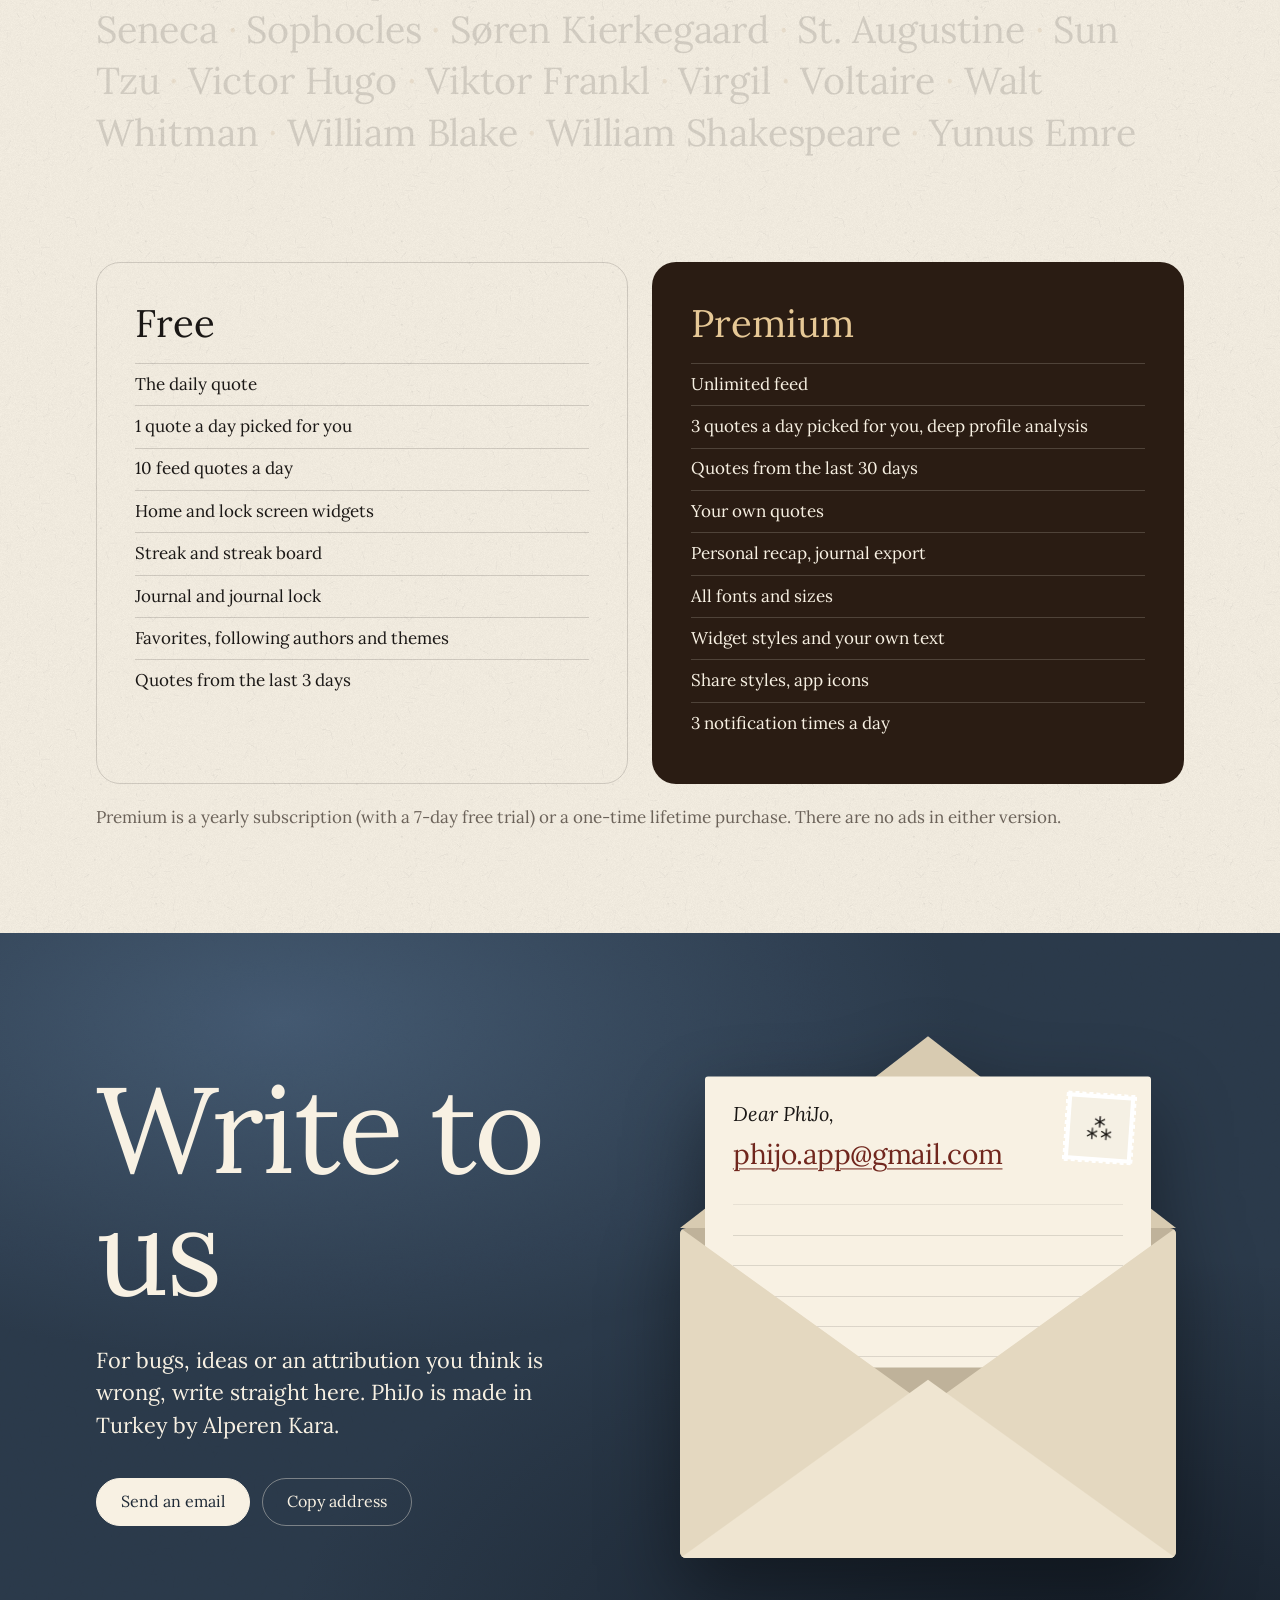
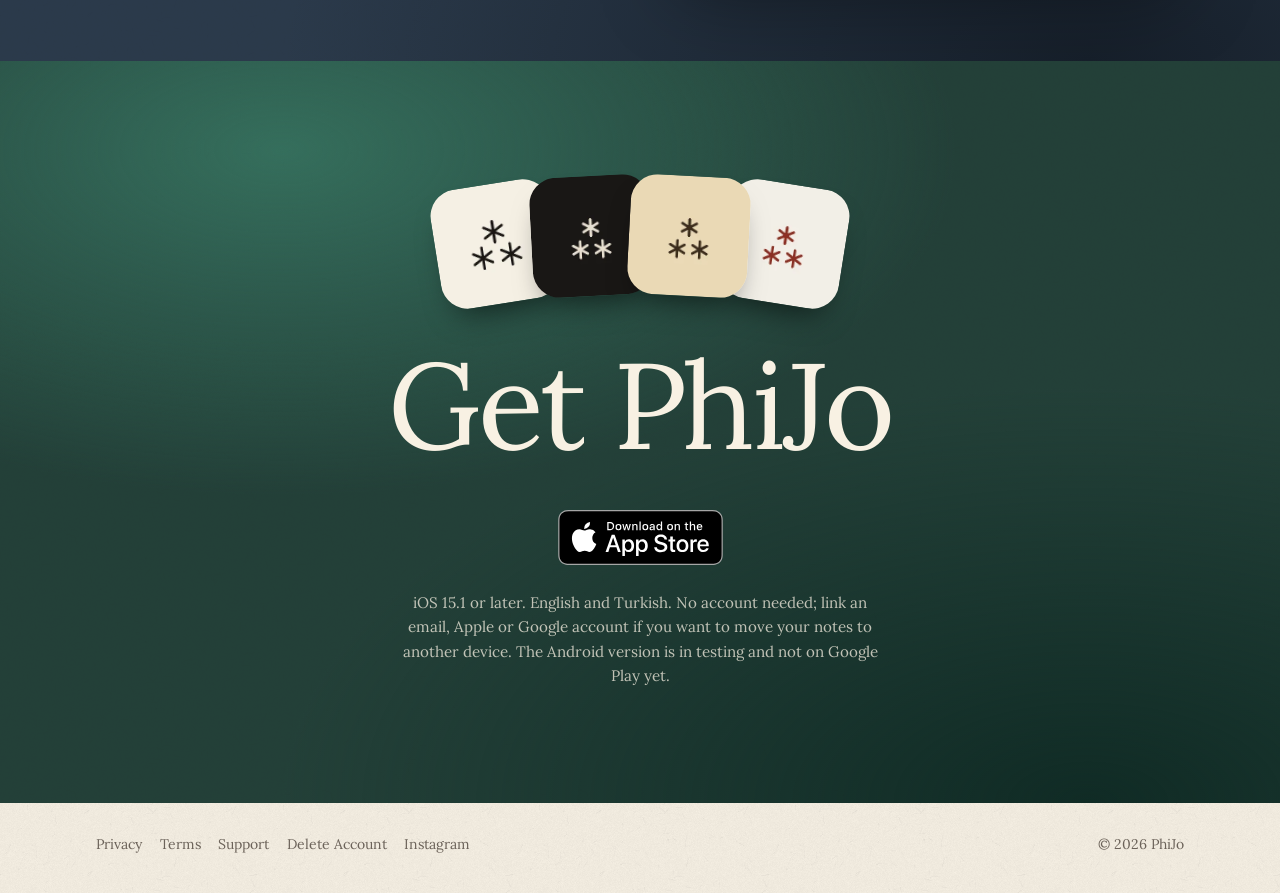
==== commit 48f53278: "feat(site): landing sayfasını yeniden tasarla Hero'da canlı günün sözü, App Store görsellerinin renk" ====
--- a/index-en.html
+++ b/index-en.html
@@ -2,220 +2,257 @@
 <html lang="en">
 <head>
   <meta charset="UTF-8">
-  <meta name="viewport" content="width=device-width, initial-scale=1.0">
-  <title>PhiJo — One quote a day, a quiet journal</title>
-  <meta name="description" content="PhiJo: daily philosophical and motivational quotes, minimalist journaling. Ad-free, no tracking. For iPhone.">
-  <link rel="stylesheet" href="style.css">
+  <meta name="viewport" content="width=device-width, initial-scale=1">
+  <title>PhiJo: One quote a day</title>
+  <meta name="description" content="PhiJo is a free iPhone app that shows one quote a day. 49 authors from Seneca to Emily Dickinson, with sources. Includes a home screen widget and a journal.">
+  <meta name="color-scheme" content="light dark">
+  <meta name="theme-color" content="#F5EFE3" media="(prefers-color-scheme: light)">
+  <meta name="theme-color" content="#1A1715" media="(prefers-color-scheme: dark)">
+  <meta name="apple-itunes-app" content="app-id=6774734669">
+  <link rel="canonical" href="https://alperenkra.github.io/phijo-web/index-en.html">
+  <link rel="alternate" hreflang="tr" href="https://alperenkra.github.io/phijo-web/">
+  <link rel="alternate" hreflang="en" href="https://alperenkra.github.io/phijo-web/index-en.html">
+  <meta property="og:type" content="website">
+  <meta property="og:title" content="PhiJo: One quote a day">
+  <meta property="og:description" content="A free iPhone app that shows one quote a day, with sources and a home screen widget.">
+  <meta property="og:url" content="https://alperenkra.github.io/phijo-web/index-en.html">
+  <meta property="og:locale" content="en_US">
+  <meta property="og:image" content="https://alperenkra.github.io/phijo-web/assets/og-en.png">
+  <meta property="og:image:width" content="1200">
+  <meta property="og:image:height" content="630">
+  <meta name="twitter:card" content="summary_large_image">
+  <link rel="icon" type="image/png" href="assets/favicon.png">
+  <link rel="apple-touch-icon" href="assets/apple-touch-icon.png">
   <link rel="preconnect" href="https://fonts.googleapis.com">
   <link rel="preconnect" href="https://fonts.gstatic.com" crossorigin>
-  <link href="https://fonts.googleapis.com/css2?family=Lora:ital,wght@0,400;0,500;0,600;1,400;1,500;1,600&display=swap" rel="stylesheet">
+  <link href="https://fonts.googleapis.com/css2?family=EB+Garamond:ital@1&family=Lora:ital,wght@0,400;0,500;1,400&display=swap" rel="stylesheet">
+  <link rel="stylesheet" href="home.css">
+  <script>document.documentElement.classList.add('js');</script>
 </head>
-<body class="home">
-  <nav class="lang-switch">
-    <a href="index.html">TR</a>
-    <a href="index-en.html" class="active">EN</a>
-  </nav>
-
-  <section class="hero">
-    <div class="hero-inner">
-      <h1 class="brand brand-xl">P H İ J O</h1>
-      <p class="hero-tagline">
-        One quote a day.<br>
-        <span class="muted-italic">A quiet journal.</span>
-      </p>
-      <div class="hero-divider" aria-hidden="true">·&nbsp;&nbsp;&nbsp;·&nbsp;&nbsp;&nbsp;·</div>
-      <p class="hero-sub">
-        Philosophical and motivational quotes.<br>
-        No ads. No tracking. No AI.
-      </p>
+<body>
+  <header class="top">
+    <a class="corner corner-left" href="#download" aria-label="Download"><span>Down</span><span>load</span></a>
+    <div class="masthead">
+      <h1 class="brand" aria-label="PhiJo">PHIJO</h1>
+      <p class="date" id="date"></p>
     </div>
-    <div class="scroll-hint" aria-hidden="true">↓</div>
-  </section>
-
-  <section class="featured">
-    <div class="featured-inner reveal reveal-blur">
-      <div class="quote-card" id="quoteCard">
-        <p class="quote-text" id="quoteText">
-          “It is not that we have a short time to live, but that we waste much of it.”
-        </p>
-        <p class="quote-attr" id="quoteAttr">
-          — Seneca · De Brevitate Vitae
-        </p>
-      </div>
-      <div class="quote-dots" id="quoteDots" role="tablist"></div>
-    </div>
-  </section>
-
-  <section class="explainer">
-    <div class="container">
-      <h2 class="section-title reveal">What is it?</h2>
-      <div class="feature-grid">
-        <div class="feature reveal" style="--i: 0">
-          <div class="feature-num">i.</div>
-          <h3 class="feature-title">One quote a day</h3>
-          <p>
-            A curated quote each day. No endless feed;
-            just a single thought to open the day with.
-          </p>
-        </div>
-        <div class="feature reveal" style="--i: 1">
-          <div class="feature-num">ii.</div>
-          <h3 class="feature-title">A quiet journal</h3>
-          <p>
-            Write notes on quotes, stick them like paper sticky notes.
-            Your thoughts stay anchored to the quote.
-          </p>
-        </div>
-        <div class="feature reveal" style="--i: 2">
-          <div class="feature-num">iii.</div>
-          <h3 class="feature-title">For you</h3>
-          <p>
-            Your onboarding choices and in-app behavior
-            shape a personal daily recommendation.
-          </p>
-        </div>
-      </div>
-    </div>
-  </section>
-
-  <section class="types">
-    <div class="container">
-      <h2 class="section-title reveal">8 philosophical types</h2>
-      <p class="section-sub reveal" style="--i: 1">
-        A short 7-round quiz reveals your philosophical type.
-        Recommendations follow your type.
-      </p>
-      <div class="types-grid">
-        <article class="type-card reveal" style="--i: 0">
-          <h3>Stoic Sage</h3>
-          <p>Holds wisdom, virtue, and patience above the pull of external things.</p>
-        </article>
-        <article class="type-card reveal" style="--i: 1">
-          <h3>Existentialist</h3>
-          <p>Questions meaning, freedom, and the solitude of being human.</p>
-        </article>
-        <article class="type-card reveal" style="--i: 2">
-          <h3>Romantic</h3>
-          <p>Reflects on love and the passing of time; keeps the heart at the center.</p>
-        </article>
-        <article class="type-card reveal" style="--i: 3">
-          <h3>Brave Soul</h3>
-          <p>Sees courage and freedom as the essence of life; ready to take risk.</p>
-        </article>
-        <article class="type-card reveal" style="--i: 4">
-          <h3>Contemplative</h3>
-          <p>Quietly meditates on solitude, mortality, and wisdom; seeks inner stillness.</p>
-        </article>
-        <article class="type-card reveal" style="--i: 5">
-          <h3>Mystic</h3>
-          <p>Believes in a universal connection through love, meaning, and wisdom.</p>
-        </article>
-        <article class="type-card reveal" style="--i: 6">
-          <h3>Pragmatist</h3>
-          <p>Turns patience, courage, and time into action; constructive and resilient.</p>
-        </article>
-        <article class="type-card reveal" style="--i: 7">
-          <h3>Lyrical Thinker</h3>
-          <p>Watches the poetic dance of love, death, and time; sees life as an aesthetic whole.</p>
-        </article>
-      </div>
-    </div>
-  </section>
-
-  <section class="download">
-    <div class="container narrow">
-      <h2 class="section-title reveal">Download</h2>
-      <p class="section-sub reveal" style="--i: 1">
-        PhiJo is free on iPhone. The Android version is on the way.
-      </p>
-      <div class="badges reveal" style="--i: 2">
-        <a class="badge" href="https://apps.apple.com/app/id6774734669" aria-label="Download PhiJo on the App Store">
-          <span class="badge-prefix">Download on the</span>
-          <span class="badge-store">App Store</span>
-        </a>
-        <div class="badge badge-disabled" aria-label="Google Play — coming soon">
-          <span class="badge-prefix">Coming soon</span>
-          <span class="badge-store">Google Play</span>
-        </div>
-      </div>
-    </div>
-  </section>
-
-  <footer class="site-footer">
-    <div class="container">
-      <div class="footer-brand">P H İ J O</div>
-      <nav class="footer-nav">
-        <a href="privacy-en.html">Privacy Policy</a>
+    <a class="corner corner-right" href="index.html" hreflang="tr" lang="tr" aria-label="Türkçe"><span>Türk</span><span>çe</span></a>
+  </header>
+
+  <main>
+    <section class="today">
+      <figure class="today-figure" id="todayFigure" data-state="pending">
+        <p class="today-label" id="todayLabel" data-live="Today's quote">A quote</p>
+        <span class="mark" aria-hidden="true">”</span>
+        <blockquote class="today-quote is-long" id="todayQuote">In the depth of winter, I finally learned that within me there lay an invincible summer.</blockquote>
+        <figcaption>
+          <p class="today-cite"><span id="todayAuthor">Albert Camus</span><span class="today-source" id="todaySource">, Return to Tipasa</span></p>
+          <div class="original" id="todayOriginal">
+            <p class="original-text" id="originalText" lang="fr">Au milieu de l'hiver, j'apprenais enfin qu'il y avait en moi un été invincible.</p>
+            <p class="original-lang" id="originalLang">French</p>
+          </div>
+        </figcaption>
+      </figure>
+      <div class="today-foot">
+        <p class="lede">PhiJo is a free iPhone app that shows one quote a day. If you opened it today, you'd see the one above.</p>
+        <a class="badge" href="https://apps.apple.com/app/id6774734669"><img src="assets/app-store-badge.svg" width="165" height="55" alt="Download on the App Store"></a>
+      </div>
+    </section>
+
+    <section class="block ochre" id="widget">
+      <div class="wrap block-grid">
+        <div class="block-text">
+          <h2 class="display">Widget</h2>
+          <p class="lead">It goes on your home screen and lock screen. The quote changes on its own every day, even if you don't open the app. Your streak shows in the bottom corner.</p>
+          <p class="lead">You can show a quote picked for you instead of the daily one. With Premium, your own quotes too.</p>
+        </div>
+        <img class="phone phone-widget" src="assets/phone-widget-en.webp" width="891" height="1799" loading="lazy" alt="The PhiJo widget on an iPhone home screen: a Nietzsche quote and a 23-day streak.">
+      </div>
+    </section>
+
+    <section class="block terracotta" id="feed">
+      <div class="wrap block-grid flip">
+        <div class="block-text">
+          <h2 class="display">Feed</h2>
+          <p class="lead">Below today's quote there's one picked for you, and below that, a feed that keeps going. It's ordered by what you read and what you skip. Narrow it to a theme or to the authors you follow.</p>
+          <p class="fine">10 quotes a day on the free version, unlimited with Premium.</p>
+        </div>
+        <img class="phone" src="assets/phone-feed-en.webp" width="764" height="1619" loading="lazy" alt="Feed screen: a quote by Heraclitus.">
+      </div>
+    </section>
+
+    <section class="block oxblood" id="streak">
+      <div class="wrap block-grid">
+        <div class="block-text">
+          <h2 class="display">Streak</h2>
+          <p class="lead">The days you open the app are marked on a calendar, and your streak grows. If you miss a day, a freeze protects it. The streak board lets you compare with others.</p>
+          <p class="streak-count" aria-hidden="true"><svg class="flame" viewBox="0 0 24 24"><path d="M12 1.8c3.5 4.4 7.2 7.9 7.2 12.6a7.2 7.2 0 0 1-14.4 0c0-4.7 3.7-8.2 7.2-12.6z"/><path class="flame-core" d="M12 12.4c1.5 1.9 3.1 3.1 3.1 5a3.1 3.1 0 0 1-6.2 0c0-1.9 1.6-3.1 3.1-5z"/></svg><span data-to="23">23</span></p>
+        </div>
+        <img class="phone phone-streak" src="assets/phone-streak-en.webp" width="764" height="1619" loading="lazy" alt="Streak screen: a 23-day streak and the October calendar.">
+      </div>
+    </section>
+
+    <section class="block sage" id="journal">
+      <div class="wrap block-grid flip">
+        <div class="block-text">
+          <h2 class="display">Journal</h2>
+          <p class="lead">Write a note on a quote and it sits on top of that quote on the home screen, like a sticky note. Press and hold to drag it where you want. When the quote comes around again, your note is still there.</p>
+          <p class="lead">All your notes are listed by date in the Journal. You can lock it with Face ID or a PIN.</p>
+        </div>
+        <div class="sheet" aria-hidden="true">
+          <p class="sheet-quote">You must have chaos within you to give birth to a dancing star.</p>
+          <p class="sheet-author">Friedrich Nietzsche</p>
+          <div class="sticky">I'm learning to see the chaos within me not as a flaw, but as a beginning.<span class="sticky-date">31 May</span></div>
+        </div>
+      </div>
+    </section>
+
+    <section class="block plum" id="types">
+      <div class="wrap types-grid">
+        <div>
+          <h2 class="display">Eight types</h2>
+          <p class="lead">When you first open the app it asks eight questions and places you in one of eight philosophical types. Your "for you" quotes start from there, then change with what you like.</p>
+          <div class="glyphs" role="group" aria-label="Philosophical types">
+            <button class="glyph" type="button" aria-pressed="true" aria-label="Stoic Sage" data-name="Stoic Sage" data-desc="Holds wisdom, virtue, and patience above the pull of external things.">❂&#xFE0E;</button>
+            <button class="glyph" type="button" aria-pressed="false" aria-label="Existentialist" data-name="Existentialist" data-desc="Questions meaning, freedom, and the solitude of being human.">◌&#xFE0E;</button>
+            <button class="glyph" type="button" aria-pressed="false" aria-label="Romantic" data-name="Romantic" data-desc="Reflects on love and the passing of time; keeps the heart at the center.">❦&#xFE0E;</button>
+            <button class="glyph" type="button" aria-pressed="false" aria-label="Brave Soul" data-name="Brave Soul" data-desc="Sees courage and freedom as the essence of life; ready to take risk.">▲&#xFE0E;</button>
+            <button class="glyph" type="button" aria-pressed="false" aria-label="Contemplative" data-name="Contemplative" data-desc="Quietly meditates on solitude, mortality, and wisdom; seeks inner stillness.">☽&#xFE0E;</button>
+            <button class="glyph" type="button" aria-pressed="false" aria-label="Mystic" data-name="Mystic" data-desc="Believes in a universal connection through love, meaning, and wisdom.">✶&#xFE0E;</button>
+            <button class="glyph" type="button" aria-pressed="false" aria-label="Pragmatist" data-name="Pragmatist" data-desc="Turns patience, courage, and time into action; constructive and resilient.">▣&#xFE0E;</button>
+            <button class="glyph" type="button" aria-pressed="false" aria-label="Lyrical Thinker" data-name="Lyrical Thinker" data-desc="Watches the poetic dance of love, death, and time; sees life as an aesthetic whole.">❧&#xFE0E;</button>
+          </div>
+          <div class="type-panel" id="typePanel">
+            <h3 class="type-name" id="typeName">Stoic Sage</h3>
+            <p class="type-desc" id="typeDesc">Holds wisdom, virtue, and patience above the pull of external things.</p>
+          </div>
+        </div>
+        <span class="type-big" id="typeBig" aria-hidden="true">❂&#xFE0E;</span>
+      </div>
+    </section>
+
+    <section class="block charcoal" id="sources">
+      <div class="wrap sources">
+        <h2 class="display">The original</h2>
+        <p class="lead">The quotes are picked by hand, and we try to leave out the unsourced ones that get passed around online. As of October 2026 there are 287, and 226 of them come with the text in the language it was written in.</p>
+        <ul class="spec">
+          <li>
+            <p class="spec-orig" lang="la">Non exiguum temporis habemus, sed multum perdidimus.</p>
+            <div class="spec-meta">
+              <p class="spec-trans">It is not that we have a short time to live, but that we waste a lot of it.</p>
+              <p class="spec-ref">Seneca, De Brevitate Vitae 1.3</p>
+            </div>
+          </li>
+          <li>
+            <p class="spec-orig" lang="el">Περιγράψας ἑαυτὸν τῷ παρόντι</p>
+            <div class="spec-meta">
+              <p class="spec-trans">Confine yourself to the present.</p>
+              <p class="spec-ref">Marcus Aurelius, Meditations VII.29</p>
+            </div>
+          </li>
+          <li>
+            <p class="spec-orig" lang="de">Habe Mut, dich deines eigenen Verstandes zu bedienen!</p>
+            <div class="spec-meta">
+              <p class="spec-trans">Have the courage to use your own understanding!</p>
+              <p class="spec-ref">Immanuel Kant, Was ist Aufklärung? (1784)</p>
+            </div>
+          </li>
+        </ul>
+      </div>
+    </section>
+
+    <section class="wrap paper-section" id="authors">
+      <h2 class="display">49 authors</h2>
+      <ul class="authors"><li>Albert Camus</li> <li>Alfred, Lord Tennyson</li> <li>Aristotle</li> <li>Arthur Schopenhauer</li> <li>Blaise Pascal</li> <li>Carl Gustav Jung</li> <li>Cicero</li> <li>Confucius</li> <li>Dante Alighieri</li> <li>Emily Dickinson</li> <li>Epictetus</li> <li>Epicurus</li> <li>Friedrich Nietzsche</li> <li>Fyodor Dostoyevsky</li> <li>George Eliot</li> <li>Henry David Thoreau</li> <li>Heraclitus</li> <li>Horace</li> <li>Immanuel Kant</li> <li>Johann Wolfgang von Goethe</li> <li>Julius Caesar</li> <li>Kahlil Gibran</li> <li>La Rochefoucauld</li> <li>Leo Tolstoy</li> <li>Marcus Aurelius</li> <li>Michel de Montaigne</li> <li>Mustafa Kemal Atatürk</li> <li>Oscar Wilde</li> <li>Ovid</li> <li>Plato</li> <li>Publilius Syrus</li> <li>Rabindranath Tagore</li> <li>Rainer Maria Rilke</li> <li>Ralph Waldo Emerson</li> <li>Rumi</li> <li>Saadi Shirazi</li> <li>Seneca</li> <li>Sophocles</li> <li>Søren Kierkegaard</li> <li>St. Augustine</li> <li>Sun Tzu</li> <li>Victor Hugo</li> <li>Viktor Frankl</li> <li>Virgil</li> <li>Voltaire</li> <li>Walt Whitman</li> <li>William Blake</li> <li>William Shakespeare</li> <li>Yunus Emre</li></ul>
+    </section>
+
+    <section class="wrap plans-section" id="pricing">
+      <div class="plans">
+        <div class="plan">
+          <h3>Free</h3>
+          <ul>
+            <li>The daily quote</li>
+            <li>1 quote a day picked for you</li>
+            <li>10 feed quotes a day</li>
+            <li>Home and lock screen widgets</li>
+            <li>Streak and streak board</li>
+            <li>Journal and journal lock</li>
+            <li>Favorites, following authors and themes</li>
+            <li>Quotes from the last 3 days</li>
+          </ul>
+        </div>
+        <div class="plan plan-premium">
+          <h3>Premium</h3>
+          <ul>
+            <li>Unlimited feed</li>
+            <li>3 quotes a day picked for you, deep profile analysis</li>
+            <li>Quotes from the last 30 days</li>
+            <li>Your own quotes</li>
+            <li>Personal recap, journal export</li>
+            <li>All fonts and sizes</li>
+            <li>Widget styles and your own text</li>
+            <li>Share styles, app icons</li>
+            <li>3 notification times a day</li>
+          </ul>
+        </div>
+      </div>
+      <p class="plans-note">Premium is a yearly subscription (with a 7-day free trial) or a one-time lifetime purchase. There are no ads in either version.</p>
+    </section>
+
+    <section class="block slate" id="contact">
+      <div class="wrap contact-grid">
+        <div>
+          <h2 class="display">Write to us</h2>
+          <p class="lead">For bugs, ideas or an attribution you think is wrong, write straight here. PhiJo is made in Turkey by Alperen Kara.</p>
+          <div class="contact-actions">
+            <a class="contact-btn contact-btn-primary" href="mailto:phijo.app@gmail.com?subject=PhiJo">Send an email</a>
+            <button class="contact-btn" type="button" id="copyMail" data-mail="phijo.app@gmail.com" data-done="Copied">Copy address</button>
+          </div>
+        </div>
+        <div class="envelope" id="envelope">
+          <div class="env-back"></div>
+          <div class="env-flap" aria-hidden="true">
+            <div class="env-flap-shape"></div>
+            <span class="env-seal">⁂</span>
+          </div>
+          <div class="letter">
+            <img class="stamp" src="assets/icon.webp" width="240" height="240" loading="lazy" alt="">
+            <p class="letter-hello">Dear PhiJo,</p>
+            <a class="letter-mail" href="mailto:phijo.app@gmail.com?subject=PhiJo">phijo.app@gmail.com</a>
+          </div>
+          <div class="env-front"></div>
+          <div class="env-bottom"></div>
+        </div>
+      </div>
+    </section>
+
+    <section class="block teal" id="download">
+      <div class="wrap closing">
+        <div class="icons" aria-hidden="true">
+          <img src="assets/icon.webp" width="240" height="240" loading="lazy" alt="">
+          <img src="assets/icon-dark.webp" width="240" height="240" loading="lazy" alt="">
+          <img src="assets/icon-sepia.webp" width="240" height="240" loading="lazy" alt="">
+          <img src="assets/icon-ink.webp" width="240" height="240" loading="lazy" alt="">
+        </div>
+        <h2 class="display">Get PhiJo</h2>
+        <a class="badge" href="https://apps.apple.com/app/id6774734669"><img src="assets/app-store-badge.svg" width="165" height="55" alt="Download on the App Store"></a>
+        <p class="fine">iOS 15.1 or later. English and Turkish. No account needed; link an email, Apple or Google account if you want to move your notes to another device. The Android version is in testing and not on Google Play yet.</p>      </div>
+    </section>
+  </main>
+
+  <footer class="foot">
+    <div class="wrap">
+      <nav class="foot-nav" aria-label="Site">
+        <a href="privacy-en.html">Privacy</a>
+        <a href="terms-en.html">Terms</a>
         <a href="support-en.html">Support</a>
-        <a href="index.html">Türkçe</a>
+        <a href="delete-account-en.html">Delete Account</a>
+        <a href="https://www.instagram.com/phijoapp/" rel="noopener">Instagram</a>
       </nav>
-      <p class="footer-meta">
-        Developer: Alperen Kara · Turkey<br>
-        Contact: <span class="email">phijo.app@gmail.com</span>
-      </p>
-      <p class="footer-copy">&copy; 2026 PhiJo</p>
+      <p class="foot-copy">&copy; 2026 PhiJo</p>
     </div>
   </footer>
 
-  <script>
-    // Scroll reveal — IntersectionObserver
-    (function () {
-      var els = document.querySelectorAll('.reveal');
-      if (!('IntersectionObserver' in window)) {
-        els.forEach(function (el) { el.classList.add('in'); });
-        return;
-      }
-      var io = new IntersectionObserver(function (entries) {
-        entries.forEach(function (e) {
-          if (e.isIntersecting) {
-            e.target.classList.add('in');
-            io.unobserve(e.target);
-          }
-        });
-      }, { threshold: 0.15, rootMargin: '0px 0px -60px 0px' });
-      els.forEach(function (el) { io.observe(el); });
-    })();
-
-    // Rotating featured quote
-    (function () {
-      var quotes = [
-        { text: '“It is not that we have a short time to live, but that we waste much of it.”', attr: '— Seneca · De Brevitate Vitae' },
-        { text: '“A man\'s character is his fate.”', attr: '— Heraclitus · Fr. DK B119' },
-        { text: '“Of all the things wisdom provides for a happy life, the greatest is friendship.”', attr: '— Epicurus · Vatican Sayings' },
-        { text: '“The wound is the place where the Light enters you.”', attr: '— Rumi' }
-      ];
-      var idx = 0;
-      var textEl = document.getElementById('quoteText');
-      var attrEl = document.getElementById('quoteAttr');
-      var cardEl = document.getElementById('quoteCard');
-      var dotsEl = document.getElementById('quoteDots');
-      if (!textEl || !attrEl || !cardEl || !dotsEl) return;
-
-      function renderDots() {
-        dotsEl.innerHTML = '';
-        for (var i = 0; i < quotes.length; i++) {
-          var d = document.createElement('button');
-          d.className = 'quote-dot' + (i === idx ? ' active' : '');
-          d.setAttribute('role', 'tab');
-          d.setAttribute('aria-label', 'Quote ' + (i + 1));
-          (function (target) {
-            d.addEventListener('click', function () { show(target); });
-          })(i);
-          dotsEl.appendChild(d);
-        }
-      }
-      function show(i) {
-        idx = (i + quotes.length) % quotes.length;
-        cardEl.classList.remove('fade-in');
-        void cardEl.offsetWidth;
-        textEl.textContent = quotes[idx].text;
-        attrEl.textContent = quotes[idx].attr;
-        cardEl.classList.add('fade-in');
-        renderDots();
-      }
-      renderDots();
-      setInterval(function () { show(idx + 1); }, 6500);
-    })();
-  </script>
+  <script src="home.js" defer></script>
 </body>
 </html>
--- a/home.css
+++ b/home.css
@@ -0,0 +1,1023 @@
+/* PhiJo landing. Legal and support pages use style.css.
+   Block colors come from the App Store screenshots (marketing/screenshots/render.mjs).
+   Italic is reserved for quoted words. */
+
+:root {
+  --paper: #F5EFE3;
+  --ink: #1A1715;
+  --ink-soft: #3D352E;
+  --muted: #6B6259;
+  --accent: #7A5C36;
+  --line: rgba(26, 23, 21, 0.16);
+  --card: #2A1C13;
+  --cream: #F8F1E3;
+  --gold: #E6C896;
+  --grain-opacity: 0.32;
+  --serif: 'Lora', 'EB Garamond', Georgia, 'Times New Roman', serif;
+  --gutter: clamp(1.25rem, 5vw, 3.5rem);
+}
+
+@media (prefers-color-scheme: dark) {
+  :root {
+    --paper: #1A1715;
+    --ink: #F5EFE3;
+    --ink-soft: #DDD4C5;
+    --muted: #AFA494;
+    --accent: #C9A878;
+    --line: rgba(245, 239, 227, 0.18);
+    --card: #2E2620;
+    --grain-opacity: 0.06;
+  }
+}
+
+* { box-sizing: border-box; margin: 0; padding: 0; }
+
+html {
+  -webkit-text-size-adjust: 100%;
+  background: var(--paper);
+}
+
+body {
+  position: relative;
+  background: var(--paper);
+  color: var(--ink);
+  font-family: var(--serif);
+  font-size: 1.0625rem;
+  line-height: 1.6;
+  overflow-x: clip;
+  -webkit-font-smoothing: antialiased;
+  -moz-osx-font-smoothing: grayscale;
+}
+
+/* The app's own paper texture */
+body::before {
+  content: '';
+  position: absolute;
+  inset: 0;
+  background: url('assets/paper-grain.webp') 0 0 / 256px;
+  opacity: var(--grain-opacity);
+  pointer-events: none;
+}
+
+body > * { position: relative; }
+
+a {
+  color: inherit;
+  text-decoration-thickness: 1px;
+  text-underline-offset: 0.18em;
+}
+
+:focus-visible {
+  outline: 2px solid var(--gold);
+  outline-offset: 3px;
+  border-radius: 3px;
+}
+
+img { display: block; max-width: 100%; height: auto; }
+
+.wrap {
+  max-width: 1200px;
+  margin-inline: auto;
+  padding-inline: var(--gutter);
+}
+
+.display {
+  font-weight: 400;
+  font-size: clamp(3.5rem, 9.5vw, 8rem);
+  line-height: 1;
+  letter-spacing: -0.025em;
+}
+
+.lead {
+  max-width: 31rem;
+  margin-top: clamp(1.25rem, 2.5vw, 2rem);
+  font-size: clamp(1.15rem, 1.7vw, 1.375rem);
+  line-height: 1.5;
+  text-wrap: pretty;
+}
+
+.lead + .lead { margin-top: 0.9rem; }
+
+.fine {
+  max-width: 31rem;
+  margin-top: 1.1rem;
+  font-size: 0.95rem;
+  opacity: 0.75;
+  text-wrap: pretty;
+}
+
+.badge { display: inline-block; border-radius: 7px; transition: transform 0.25s ease; }
+.badge:hover { transform: translateY(-2px); }
+.badge img { width: 165px; height: 55px; }
+
+/* ---------- Header: the app's syllable corners ---------- */
+
+.top {
+  display: grid;
+  grid-template-columns: 1fr auto 1fr;
+  align-items: start;
+  padding: clamp(1rem, 3vw, 1.75rem) clamp(1rem, 4vw, 2.5rem) 0;
+}
+
+.corner {
+  display: inline-flex;
+  flex-direction: column;
+  min-width: 44px;
+  min-height: 44px;
+  font-size: 0.72rem;
+  line-height: 1.45;
+  letter-spacing: 0.3em;
+  text-transform: uppercase;
+  text-decoration: none;
+  color: var(--muted);
+}
+
+.corner:hover { color: var(--ink); }
+.corner-left { justify-self: start; }
+.corner-right { justify-self: end; text-align: right; }
+
+.masthead { text-align: center; }
+
+.brand {
+  font-size: 1.15rem;
+  font-weight: 400;
+  letter-spacing: 0.42em;
+  padding-left: 0.42em;
+  color: var(--ink-soft);
+}
+
+.date {
+  font-size: 0.82rem;
+  letter-spacing: 0.06em;
+  color: var(--muted);
+  min-height: 1.4em;
+}
+
+/* ---------- Today's quote ---------- */
+
+.today {
+  min-height: 86svh;
+  display: flex;
+  flex-direction: column;
+  align-items: center;
+  justify-content: center;
+  text-align: center;
+  padding: clamp(2rem, 5vh, 3.5rem) var(--gutter) clamp(3rem, 7vh, 4.5rem);
+}
+
+.today-figure {
+  max-width: 66rem;
+  width: 100%;
+  transition: opacity 0.5s ease;
+}
+
+.js .today-figure[data-state='pending'] { opacity: 0; }
+
+.today-label {
+  font-size: 0.95rem;
+  color: var(--muted);
+}
+
+.mark {
+  display: block;
+  height: 0.62em;
+  margin-top: 0.75rem;
+  font-size: clamp(4rem, 8vw, 6.5rem);
+  line-height: 1;
+  font-weight: 500;
+  color: #B08A5E;
+}
+
+.today-quote {
+  font-style: italic;
+  font-size: clamp(2.25rem, 6vw, 5rem);
+  line-height: 1.16;
+  letter-spacing: -0.012em;
+  text-wrap: balance;
+}
+
+.today-quote.is-long {
+  font-size: clamp(1.75rem, 4.2vw, 3.4rem);
+  line-height: 1.24;
+}
+
+.today-cite {
+  margin-top: clamp(1.25rem, 3vh, 2rem);
+  font-size: 1.1rem;
+  color: var(--ink-soft);
+}
+
+.today-source { color: var(--muted); }
+
+.original { margin-top: 1rem; }
+.original[hidden] { display: none; }
+
+.original-text {
+  font-style: italic;
+  font-size: clamp(1rem, 1.6vw, 1.2rem);
+  color: var(--ink-soft);
+  text-wrap: balance;
+}
+
+.original-lang {
+  font-size: 0.85rem;
+  color: var(--accent);
+}
+
+.today-foot {
+  margin-top: clamp(1.75rem, 4vh, 2.75rem);
+  display: flex;
+  flex-direction: column;
+  align-items: center;
+  gap: 1.25rem;
+}
+
+.lede {
+  max-width: 33rem;
+  font-size: 1.1rem;
+  color: var(--ink-soft);
+  text-wrap: pretty;
+}
+
+/* ---------- Color blocks ---------- */
+
+.block {
+  --base: #4a3322;
+  --glow: #7a5635;
+  --deep: #281a10;
+  position: relative;
+  overflow: clip;
+  color: var(--cream);
+  background:
+    radial-gradient(85% 75% at 22% 12%, var(--glow) 0%, transparent 62%),
+    radial-gradient(90% 80% at 85% 100%, var(--deep) 0%, transparent 70%),
+    var(--base);
+}
+
+.block::before {
+  content: '';
+  position: absolute;
+  inset: 0;
+  background: url('assets/paper-grain.webp') 0 0 / 256px;
+  opacity: 0.1;
+  mix-blend-mode: overlay;
+  pointer-events: none;
+}
+
+.block > * { position: relative; }
+
+.terracotta { --base: #8a4a2c; --glow: #b8703f; --deep: #4f2817; }
+.ochre { --base: #6b4a1d; --glow: #9a6d29; --deep: #3a2710; }
+.oxblood { --base: #6a2a22; --glow: #94402f; --deep: #351310; }
+.sage { --base: #33402e; --glow: #516440; --deep: #1a2216; }
+.plum { --base: #43304c; --glow: #6c4d7a; --deep: #241729; }
+.charcoal { --base: #2f2922; --glow: #4d4030; --deep: #16120d; }
+.teal { --base: #234038; --glow: #356f5d; --deep: #102b25; }
+.slate { --base: #2b3a4b; --glow: #445a72; --deep: #161f2a; }
+
+.block-grid {
+  display: grid;
+  grid-template-columns: minmax(0, 1.1fr) minmax(0, 0.9fr);
+  gap: clamp(2rem, 5vw, 5rem);
+  padding-top: clamp(4rem, 8vw, 7rem);
+}
+
+.block-text { padding-bottom: clamp(3.5rem, 7vw, 6rem); }
+
+.flip > .block-text { order: 2; }
+
+.phone {
+  --pw: clamp(270px, 29vw, 380px);
+  --crop: 0.62;
+  width: var(--pw);
+  justify-self: center;
+  align-self: end;
+  margin-bottom: calc(var(--pw) * var(--crop) * -1);
+  filter: drop-shadow(0 28px 44px rgba(0, 0, 0, 0.48));
+}
+
+.phone-widget { width: calc(var(--pw) * 1.166); --crop: 0.82; }
+.phone-streak { --crop: 0.28; }
+
+/* ---------- Journal ---------- */
+
+.sheet {
+  position: relative;
+  justify-self: center;
+  align-self: center;
+  width: min(100%, 27rem);
+  margin-bottom: clamp(5rem, 8vw, 7rem);
+  padding: clamp(2rem, 4vw, 3rem) clamp(1.5rem, 3vw, 2.5rem) clamp(9rem, 15vw, 11rem);
+  background: #F5EFE3;
+  color: #1A1715;
+  border-radius: 4px;
+  text-align: center;
+  box-shadow: 0 34px 60px -26px rgba(0, 0, 0, 0.65);
+}
+
+.sheet-quote {
+  font-style: italic;
+  font-size: clamp(1.45rem, 2.6vw, 1.95rem);
+  line-height: 1.28;
+  text-wrap: balance;
+}
+
+.sheet-author {
+  margin-top: 0.7rem;
+  font-size: 0.95rem;
+  color: #6B6259;
+}
+
+.sticky {
+  --tilt: -3deg;
+  position: absolute;
+  left: clamp(-1.5rem, -2vw, -0.5rem);
+  bottom: clamp(-3.5rem, -4vw, -2rem);
+  width: 86%;
+  padding: 1.5rem 1.35rem 1rem;
+  background: #E8DBA9;
+  color: #3A3220;
+  font-size: clamp(1.02rem, 1.5vw, 1.15rem);
+  line-height: 1.4;
+  text-align: left;
+  transform: rotate(var(--tilt));
+  box-shadow: 0 20px 28px -14px rgba(0, 0, 0, 0.6);
+}
+
+.sticky::before {
+  content: '';
+  position: absolute;
+  top: -0.7rem;
+  left: 38%;
+  width: 5rem;
+  height: 1.4rem;
+  background: rgba(255, 252, 240, 0.6);
+  transform: rotate(1.5deg);
+}
+
+.sticky-date {
+  display: block;
+  margin-top: 0.5rem;
+  font-size: 0.78rem;
+  opacity: 0.7;
+}
+
+/* ---------- Types ---------- */
+
+.types-grid {
+  display: grid;
+  grid-template-columns: minmax(0, 1.25fr) minmax(0, 0.75fr);
+  gap: clamp(1rem, 4vw, 4rem);
+  align-items: center;
+  padding-block: clamp(4rem, 8vw, 7rem);
+}
+
+.glyphs {
+  display: flex;
+  flex-wrap: wrap;
+  gap: 0.35rem;
+  margin-top: clamp(1.75rem, 3.5vw, 2.75rem);
+}
+
+.glyph {
+  width: 3.25rem;
+  height: 3.25rem;
+  border: 1px solid rgba(248, 241, 227, 0.26);
+  border-radius: 50%;
+  background: none;
+  color: var(--cream);
+  font-family: 'Apple Symbols', 'Segoe UI Symbol', var(--serif);
+  font-size: 1.35rem;
+  line-height: 1;
+  cursor: pointer;
+  transition: background 0.2s ease, color 0.2s ease, transform 0.25s ease;
+}
+
+.glyph:hover { transform: translateY(-2px); border-color: var(--gold); }
+
+.glyph[aria-pressed='true'] {
+  background: var(--gold);
+  border-color: var(--gold);
+  color: #241729;
+}
+
+.type-panel { margin-top: 1.5rem; min-height: 8rem; }
+
+.type-name {
+  font-weight: 400;
+  font-size: clamp(1.75rem, 3.2vw, 2.5rem);
+  line-height: 1.2;
+}
+
+.type-desc {
+  margin-top: 0.4rem;
+  max-width: 30rem;
+  font-size: 1.05rem;
+  opacity: 0.85;
+  text-wrap: pretty;
+}
+
+.type-big {
+  display: block;
+  text-align: center;
+  font-family: 'Apple Symbols', 'Segoe UI Symbol', var(--serif);
+  font-size: clamp(9rem, 24vw, 21rem);
+  line-height: 1;
+  color: var(--gold);
+}
+
+.swap { animation: swap 0.5s cubic-bezier(0.22, 1, 0.36, 1); }
+
+@keyframes swap {
+  from { opacity: 0; transform: translateY(8px) scale(0.97); }
+  to { opacity: 1; transform: none; }
+}
+
+/* ---------- Sources ---------- */
+
+.sources { padding-block: clamp(4rem, 8vw, 7rem); }
+
+.spec {
+  list-style: none;
+  margin-top: clamp(2.5rem, 5vw, 4rem);
+}
+
+.spec li {
+  padding-block: clamp(1.5rem, 3.2vw, 2.5rem);
+  border-top: 1px solid rgba(248, 241, 227, 0.2);
+}
+
+.spec-orig {
+  font-style: italic;
+  font-size: clamp(1.9rem, 5.2vw, 4.5rem);
+  line-height: 1.12;
+  letter-spacing: -0.012em;
+  text-wrap: balance;
+}
+
+.spec-meta {
+  display: flex;
+  flex-wrap: wrap;
+  justify-content: space-between;
+  gap: 0.25rem 2rem;
+  margin-top: 0.9rem;
+}
+
+.spec-trans { font-size: 1.05rem; }
+
+.spec-ref {
+  font-size: 0.95rem;
+  color: var(--gold);
+}
+
+/* ---------- Authors ---------- */
+
+.paper-section { padding-block: clamp(4rem, 8vw, 7rem); }
+
+.authors {
+  list-style: none;
+  margin-top: clamp(1.75rem, 3.5vw, 3rem);
+  font-size: clamp(1.4rem, 3vw, 2.35rem);
+  line-height: 1.38;
+  letter-spacing: -0.005em;
+  text-wrap: pretty;
+}
+
+.authors li { display: inline; }
+
+.authors li:not(:last-child)::after {
+  content: ' · ';
+  color: #B08A5E;
+}
+
+/* ---------- Free and Premium ---------- */
+
+.plans-section { padding-block: 0 clamp(4rem, 8vw, 7rem); }
+
+.plans {
+  display: grid;
+  grid-template-columns: repeat(2, minmax(0, 1fr));
+  gap: clamp(1rem, 2vw, 1.5rem);
+  align-items: stretch;
+}
+
+.plan {
+  padding: clamp(1.5rem, 3vw, 2.5rem);
+  border-radius: 1.5rem;
+  border: 1px solid var(--line);
+}
+
+.plan-premium {
+  background: var(--card);
+  border-color: transparent;
+  color: var(--cream);
+}
+
+.plan h3 {
+  font-weight: 400;
+  font-size: clamp(1.75rem, 3vw, 2.5rem);
+  line-height: 1.15;
+  margin-bottom: 1.1rem;
+}
+
+.plan-premium h3 { color: var(--gold); }
+
+.plan ul { list-style: none; }
+
+.plan li {
+  padding-block: 0.55rem;
+  border-top: 1px solid var(--line);
+  line-height: 1.4;
+}
+
+.plan-premium li { border-top-color: rgba(248, 241, 227, 0.18); }
+
+.plans-note {
+  margin-top: 1.25rem;
+  color: var(--muted);
+  text-wrap: pretty;
+}
+
+/* ---------- Closing ---------- */
+
+.closing {
+  padding-block: clamp(4.5rem, 9vw, 8rem);
+  text-align: center;
+}
+
+.icons {
+  display: flex;
+  justify-content: center;
+  margin-bottom: clamp(2rem, 4vw, 3rem);
+}
+
+.icons img {
+  width: clamp(4.25rem, 10vw, 7.5rem);
+  height: auto;
+  margin-inline: clamp(-0.7rem, -1vw, -0.4rem);
+  border-radius: 22.5%;
+  box-shadow: 0 18px 30px -14px rgba(0, 0, 0, 0.6);
+  transition: transform 0.35s cubic-bezier(0.22, 1, 0.36, 1);
+}
+
+.icons img:nth-child(1) { transform: rotate(-9deg) translateY(8px); }
+.icons img:nth-child(2) { transform: rotate(-3deg); z-index: 1; }
+.icons img:nth-child(3) { transform: rotate(3deg); z-index: 1; }
+.icons img:nth-child(4) { transform: rotate(9deg) translateY(8px); }
+.icons:hover img { transform: none; }
+
+.closing .lead,
+.closing .fine { margin-inline: auto; }
+
+.closing .badge { margin-top: clamp(2rem, 3.5vw, 3rem); }
+
+.maker {
+  margin-top: clamp(2.5rem, 5vw, 4rem);
+  padding-top: 1.75rem;
+  border-top: 1px solid rgba(248, 241, 227, 0.2);
+}
+
+/* ---------- Contact: an envelope that opens ---------- */
+
+.contact-grid {
+  display: grid;
+  grid-template-columns: minmax(0, 1fr) minmax(0, 1fr);
+  gap: clamp(2.5rem, 5vw, 5rem);
+  align-items: center;
+  padding-block: clamp(4.5rem, 8vw, 7rem);
+}
+
+.contact-actions {
+  display: flex;
+  flex-wrap: wrap;
+  gap: 0.75rem;
+  margin-top: clamp(1.5rem, 3vw, 2.25rem);
+}
+
+.contact-btn {
+  display: inline-flex;
+  align-items: center;
+  justify-content: center;
+  min-height: 48px;
+  padding: 0.6rem 1.5rem;
+  border: 1px solid rgba(248, 241, 227, 0.4);
+  border-radius: 999px;
+  background: none;
+  color: var(--cream);
+  font: inherit;
+  font-size: 1rem;
+  text-decoration: none;
+  cursor: pointer;
+  transition: background 0.2s ease, color 0.2s ease, border-color 0.2s ease, transform 0.25s ease;
+}
+
+.contact-btn:hover { transform: translateY(-2px); border-color: var(--cream); }
+
+.contact-btn-primary {
+  background: var(--cream);
+  border-color: var(--cream);
+  color: #1F2A36;
+}
+
+.contact-btn[data-copied] {
+  background: var(--gold);
+  border-color: var(--gold);
+  color: #1F2A36;
+}
+
+.envelope {
+  --env-w: min(100%, 31rem);
+  position: relative;
+  width: var(--env-w);
+  aspect-ratio: 3 / 2;
+  justify-self: center;
+  margin-top: clamp(9.5rem, 15vw, 12rem);
+  perspective: 1400px;
+  filter: drop-shadow(0 34px 40px rgba(0, 0, 0, 0.42));
+}
+
+.env-back,
+.env-front,
+.env-bottom {
+  position: absolute;
+  inset: 0;
+  border-radius: 6px;
+}
+
+.env-back { background: #BFB29A; z-index: 1; }
+
+.env-front {
+  z-index: 4;
+  background: #E4D8C0;
+  clip-path: polygon(0 0, 50% 54%, 100% 0, 100% 100%, 0 100%);
+  pointer-events: none;
+}
+
+.env-bottom {
+  z-index: 5;
+  background: #EFE5D1;
+  clip-path: polygon(0 100%, 50% 46%, 100% 100%);
+  pointer-events: none;
+}
+
+.env-flap {
+  position: absolute;
+  inset: 0 0 auto;
+  height: 58%;
+  z-index: 2;
+  transform: rotateX(180deg);
+  transform-origin: 50% 0;
+  transform-style: preserve-3d;
+}
+
+.env-flap-shape {
+  position: absolute;
+  inset: 0;
+  background: #D8CBB1;
+  clip-path: polygon(0 0, 100% 0, 50% 100%);
+}
+
+.env-seal {
+  position: absolute;
+  left: 50%;
+  bottom: -6%;
+  width: 19%;
+  aspect-ratio: 1;
+  translate: -50% 0;
+  display: grid;
+  place-items: center;
+  border-radius: 50%;
+  background: radial-gradient(circle at 35% 30%, #A64B3A, #70261D 72%);
+  box-shadow: 0 3px 8px rgba(0, 0, 0, 0.4), inset 0 0 0 3px rgba(0, 0, 0, 0.12);
+  color: #EBC9A6;
+  font-size: clamp(1.1rem, 2.6vw, 1.75rem);
+  line-height: 1;
+  backface-visibility: hidden;
+}
+
+.letter {
+  position: absolute;
+  left: 5%;
+  right: 5%;
+  bottom: 5%;
+  height: 88%;
+  z-index: 3;
+  padding: clamp(1rem, 2.4vw, 1.6rem) clamp(1rem, 2.6vw, 1.75rem);
+  background: #F8F1E3;
+  color: #1A1715;
+  border-radius: 3px;
+  transform: translateY(-60%);
+  transition: transform 0.45s cubic-bezier(0.22, 1, 0.36, 1);
+}
+
+.envelope:hover .letter { transform: translateY(-64%); }
+
+/* Ruled lines, waiting to be written on */
+.letter::after {
+  content: '';
+  position: absolute;
+  inset: 44% clamp(1rem, 2.6vw, 1.75rem) 0;
+  background: repeating-linear-gradient(
+    to bottom,
+    rgba(26, 23, 21, 0.13) 0 1px,
+    transparent 1px clamp(1.35rem, 3vw, 1.9rem)
+  );
+  pointer-events: none;
+}
+
+.letter-hello {
+  font-style: italic;
+  font-size: clamp(1rem, 2vw, 1.25rem);
+  line-height: 1.3;
+  padding-right: 22%;
+}
+
+.letter-mail {
+  display: inline-block;
+  margin-top: clamp(0.35rem, 1vw, 0.6rem);
+  font-size: clamp(1.15rem, 2.55vw, 1.75rem);
+  line-height: 1.25;
+  letter-spacing: -0.01em;
+  color: #70261D;
+  text-underline-offset: 0.16em;
+}
+
+.stamp {
+  position: absolute;
+  top: clamp(0.65rem, 1.6vw, 1rem);
+  right: clamp(0.65rem, 1.6vw, 1rem);
+  width: 16%;
+  padding: 6px;
+  background: #fff;
+  rotate: 4deg;
+  /* Perforated edge: holes tile across, a solid center keeps the icon whole */
+  --hole: radial-gradient(circle, transparent 1.7px, #000 2px) -3px -3px / 7px 7px;
+  --center: linear-gradient(#000 0 0) center / calc(100% - 8px) calc(100% - 8px) no-repeat;
+  -webkit-mask: var(--hole), var(--center);
+  mask: var(--hole), var(--center);
+}
+
+/* Sealed until it scrolls into view, then: flap, then letter. */
+.motion .envelope:not(.in) .env-flap { transform: none; z-index: 6; }
+.motion .envelope:not(.in) .letter { transform: none; }
+
+.motion .env-flap {
+  transition:
+    transform 0.9s cubic-bezier(0.45, 0, 0.2, 1) 0.2s,
+    z-index 0s linear 0.65s;
+}
+
+.motion .envelope.in .letter {
+  transition: transform 1s cubic-bezier(0.2, 1.1, 0.35, 1) 0.95s;
+}
+
+.motion .envelope.opened .letter {
+  transition: transform 0.45s cubic-bezier(0.22, 1, 0.36, 1);
+}
+
+/* ---------- Footer ---------- */
+
+.foot {
+  padding-block: 1.25rem 1.75rem;
+  font-size: 0.875rem;
+  color: var(--muted);
+}
+
+.foot .wrap {
+  display: flex;
+  flex-wrap: wrap;
+  justify-content: space-between;
+  gap: 0 2rem;
+}
+
+.foot-nav {
+  display: flex;
+  flex-wrap: wrap;
+  gap: 0 1.1rem;
+}
+
+.foot-nav a {
+  display: inline-block;
+  padding-block: 0.6rem;
+  text-decoration: none;
+}
+
+.foot-nav a:hover { color: var(--ink); text-decoration: underline; }
+
+.foot-copy { padding-block: 0.6rem; }
+
+/* ---------- Streak counter ---------- */
+
+.streak-count {
+  display: flex;
+  align-items: center;
+  gap: 0.2em;
+  margin-top: clamp(1.25rem, 2.5vw, 2rem);
+  font-size: clamp(3.25rem, 6vw, 5rem);
+  line-height: 1;
+  color: var(--gold);
+  font-variant-numeric: tabular-nums;
+}
+
+.flame {
+  width: 0.8em;
+  height: 0.8em;
+  fill: currentColor;
+  transform-origin: 50% 90%;
+}
+
+.flame-core { fill: #6a2a22; }
+
+/* ---------- Motion. Hidden states live under .motion, which home.js sets only
+   when it is running and the reader has not asked for reduced motion. ---------- */
+
+/* If home.js never runs, the quote still appears. */
+.js .today-figure[data-state='pending'] { animation: failsafe 0s linear 3s forwards; }
+@keyframes failsafe { to { opacity: 1; } }
+
+/* Today's quote: word by word, then everything under it */
+.motion .today-quote .word {
+  display: inline-block;
+  opacity: 0;
+  transform: translateY(0.4em);
+  filter: blur(8px);
+}
+
+.motion .today.play .today-quote .word {
+  opacity: 1;
+  transform: none;
+  filter: blur(0);
+  transition:
+    opacity 0.7s ease calc(var(--i) * 70ms + 250ms),
+    transform 0.9s cubic-bezier(0.22, 1, 0.36, 1) calc(var(--i) * 70ms + 250ms),
+    filter 0.7s ease calc(var(--i) * 70ms + 250ms);
+}
+
+.motion .today-label,
+.motion .mark,
+.motion .today-cite,
+.motion .original,
+.motion .lede,
+.motion .today-foot .badge {
+  opacity: 0;
+  translate: 0 14px;
+}
+
+.motion .today.play .today-label,
+.motion .today.play .mark {
+  opacity: 1;
+  translate: 0 0;
+  transition: opacity 0.7s ease, translate 0.9s cubic-bezier(0.22, 1, 0.36, 1);
+}
+
+.motion .today.play .today-cite,
+.motion .today.play .original,
+.motion .today.play .lede,
+.motion .today.play .today-foot .badge {
+  opacity: 1;
+  translate: 0 0;
+  transition:
+    opacity 0.8s ease calc(var(--after) + var(--step, 0ms)),
+    translate 0.9s cubic-bezier(0.22, 1, 0.36, 1) calc(var(--after) + var(--step, 0ms));
+}
+
+.motion .today.play .original { --step: 180ms; }
+.motion .today.play .lede { --step: 360ms; }
+.motion .today.play .today-foot .badge { --step: 520ms; }
+
+/* Big titles rise out of a mask */
+.motion .display .mask {
+  display: inline-block;
+  overflow: clip;
+  padding-block: 0.08em 0.24em;
+  margin-block: -0.08em -0.24em;
+  vertical-align: top;
+}
+
+.motion .display .mask > span {
+  display: inline-block;
+  transform: translateY(115%) rotate(4deg);
+  transform-origin: 0 100%;
+  transition: transform 1.1s cubic-bezier(0.16, 1, 0.3, 1) calc(var(--i, 0) * 90ms);
+}
+
+.motion .display.in .mask > span { transform: none; }
+
+/* Text follows the title */
+.motion .lead,
+.motion .fine,
+.motion .plans-note,
+.motion .glyphs,
+.motion .type-panel,
+.motion .streak-count,
+.motion .closing .badge {
+  transition: opacity 0.9s ease 0.25s, translate 1s cubic-bezier(0.22, 1, 0.36, 1) 0.25s;
+}
+
+.motion .lead:not(.in),
+.motion .fine:not(.in),
+.motion .plans-note:not(.in),
+.motion .glyphs:not(.in),
+.motion .type-panel:not(.in),
+.motion .streak-count:not(.in),
+.motion .closing .badge:not(.in) {
+  opacity: 0;
+  translate: 0 26px;
+}
+
+/* Phones and the sheet are moved by the scroll handler in home.js */
+.motion .phone,
+.motion .sheet { will-change: transform; }
+
+/* The note lands on the page, then the tape goes on */
+.motion .sheet:not(.in) .sticky { opacity: 0; }
+
+.motion .sheet.in .sticky {
+  animation: stick 0.75s cubic-bezier(0.2, 1.5, 0.4, 1) 0.35s both;
+}
+
+@keyframes stick {
+  from { opacity: 0; transform: translate(50px, -110px) rotate(-16deg) scale(1.3); }
+  35% { opacity: 1; }
+  to { opacity: 1; transform: rotate(var(--tilt)); }
+}
+
+.motion .sheet:not(.in) .sticky::before { transform: rotate(1.5deg) scaleX(0); }
+
+.motion .sticky::before {
+  transform-origin: 0 50%;
+  transition: transform 0.4s ease 1.05s;
+}
+
+/* Streak flame */
+.motion .flame { animation: flicker 2.4s ease-in-out infinite; }
+
+@keyframes flicker {
+  0%, 100% { transform: scale(1) rotate(-1deg); }
+  30% { transform: scale(1.06, 1.12) rotate(2deg); }
+  55% { transform: scale(0.97, 1.03) rotate(-2deg); }
+  80% { transform: scale(1.04, 1.08) rotate(1deg); }
+}
+
+/* Type glyph */
+.motion .type-big { animation: float 6s ease-in-out infinite; }
+
+.motion .type-big.swap {
+  animation:
+    glyph-in 0.8s cubic-bezier(0.2, 1.3, 0.4, 1),
+    float 6s ease-in-out 0.8s infinite;
+}
+
+@keyframes float {
+  0%, 100% { transform: translateY(-8px) rotate(-3deg); }
+  50% { transform: translateY(8px) rotate(3deg); }
+}
+
+@keyframes glyph-in {
+  from { opacity: 0; transform: scale(0.55) rotate(-35deg); }
+  to { opacity: 1; transform: translateY(-8px) rotate(-3deg); }
+}
+
+/* Plans */
+.motion .plan { transition: opacity 0.9s ease, translate 1s cubic-bezier(0.22, 1, 0.36, 1); }
+.motion .plan-premium { transition-delay: 0.15s; }
+.motion .plan:not(.in) { opacity: 0; translate: 0 50px; }
+
+.motion .plan li {
+  transition: opacity 0.6s ease calc(var(--i) * 55ms + 0.3s), translate 0.7s ease calc(var(--i) * 55ms + 0.3s);
+}
+
+.motion .plan:not(.in) li { opacity: 0; translate: -14px 0; }
+
+/* Icons deal out from a single stack */
+.motion .icons img {
+  transition: transform 1s cubic-bezier(0.2, 1.35, 0.4, 1) 0.1s, opacity 0.5s ease 0.1s;
+}
+
+.motion .icons:not(.in) img { opacity: 0; }
+.motion .icons:not(.in) img:nth-child(1) { transform: translateX(135%) scale(0.8); }
+.motion .icons:not(.in) img:nth-child(2) { transform: translateX(45%) scale(0.8); }
+.motion .icons:not(.in) img:nth-child(3) { transform: translateX(-45%) scale(0.8); }
+.motion .icons:not(.in) img:nth-child(4) { transform: translateX(-135%) scale(0.8); }
+
+@media (prefers-reduced-motion: reduce) {
+  .today-figure, .badge, .glyph, .icons img { transition: none; }
+  .swap { animation: none; }
+}
+
+/* ---------- Narrow ---------- */
+
+@media (max-width: 860px) {
+  .block-grid,
+  .contact-grid,
+  .types-grid { grid-template-columns: minmax(0, 1fr); }
+  .flip > .block-text { order: 0; }
+  .block-text { padding-bottom: 0.5rem; }
+  .phone { --pw: min(70vw, 320px); }
+  .phone-widget { justify-self: center; --crop: 0.95; }
+  .phone-streak { --crop: 0.5; }
+  .sheet { margin-top: 1rem; margin-bottom: 5.5rem; }
+  .type-big { order: -1; text-align: left; font-size: clamp(7rem, 34vw, 11rem); }
+  .plans { grid-template-columns: minmax(0, 1fr); }
+  .spec-meta { flex-direction: column; }
+}
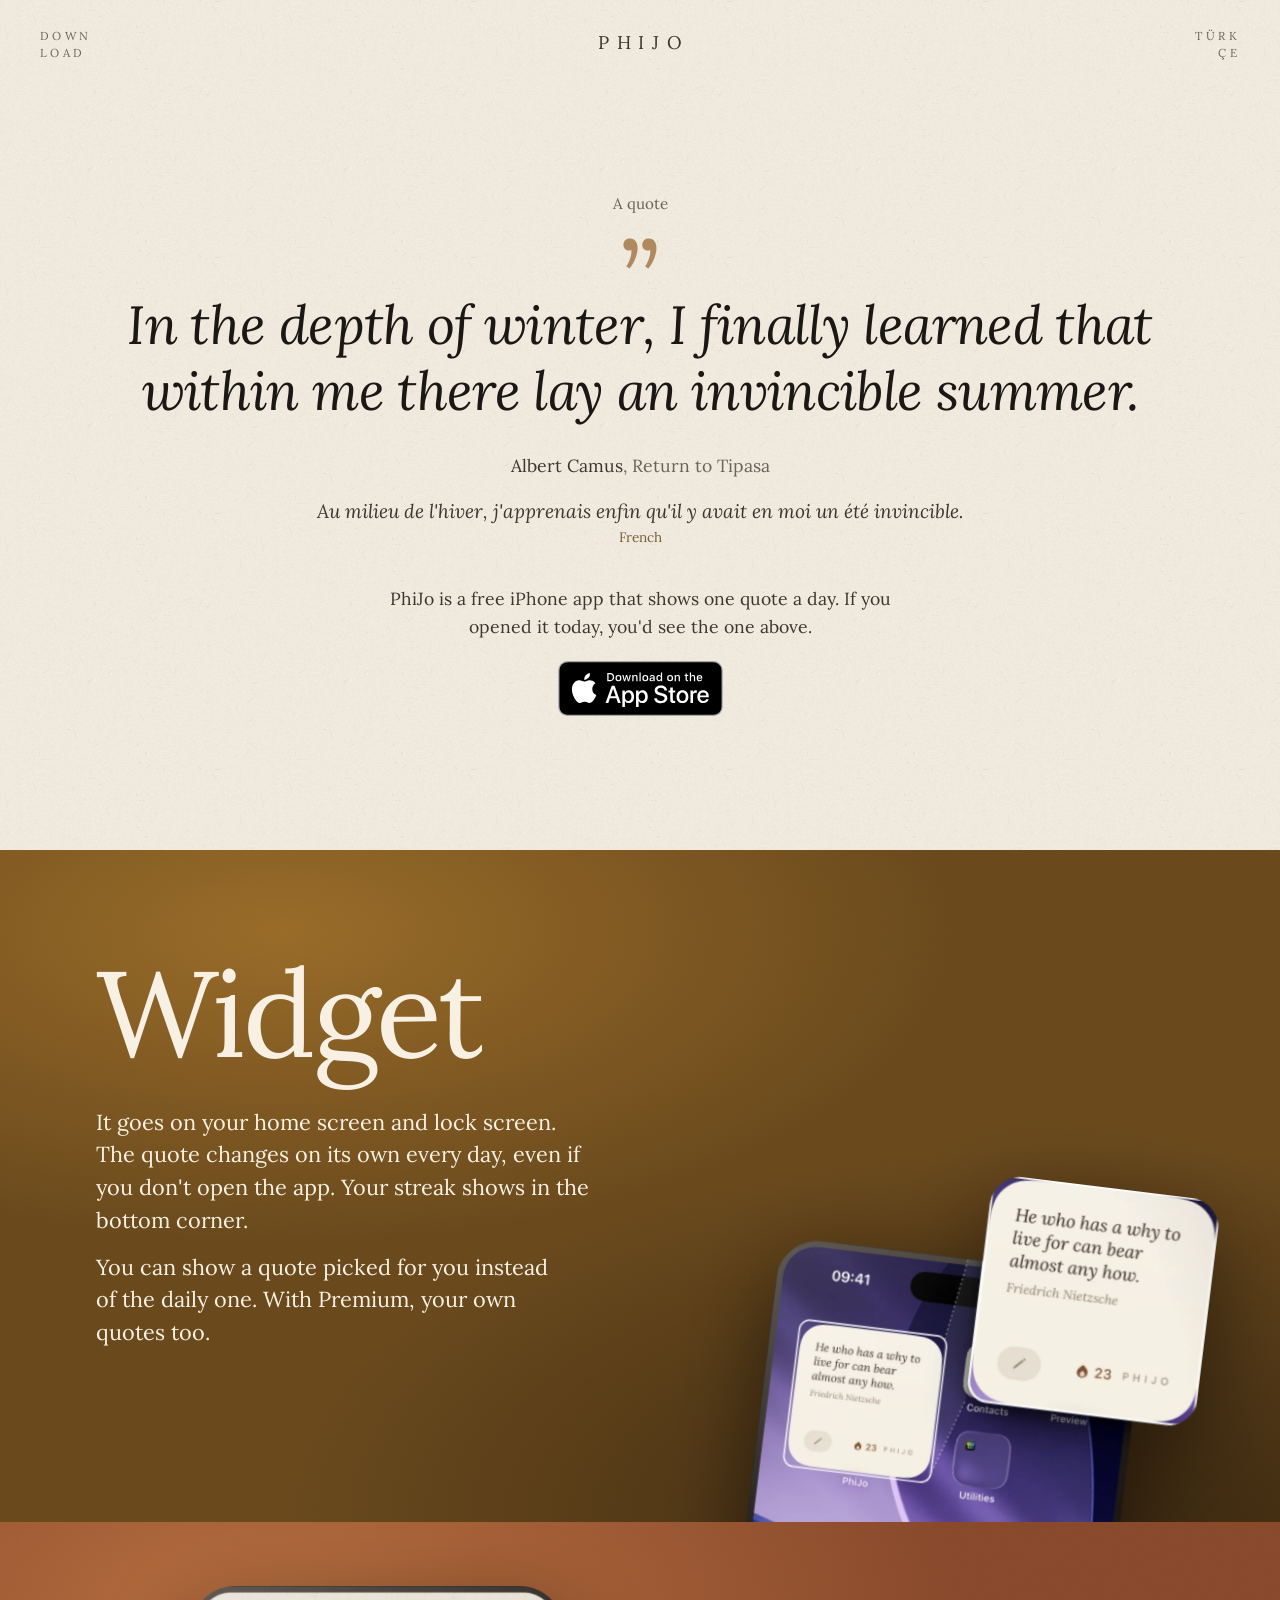
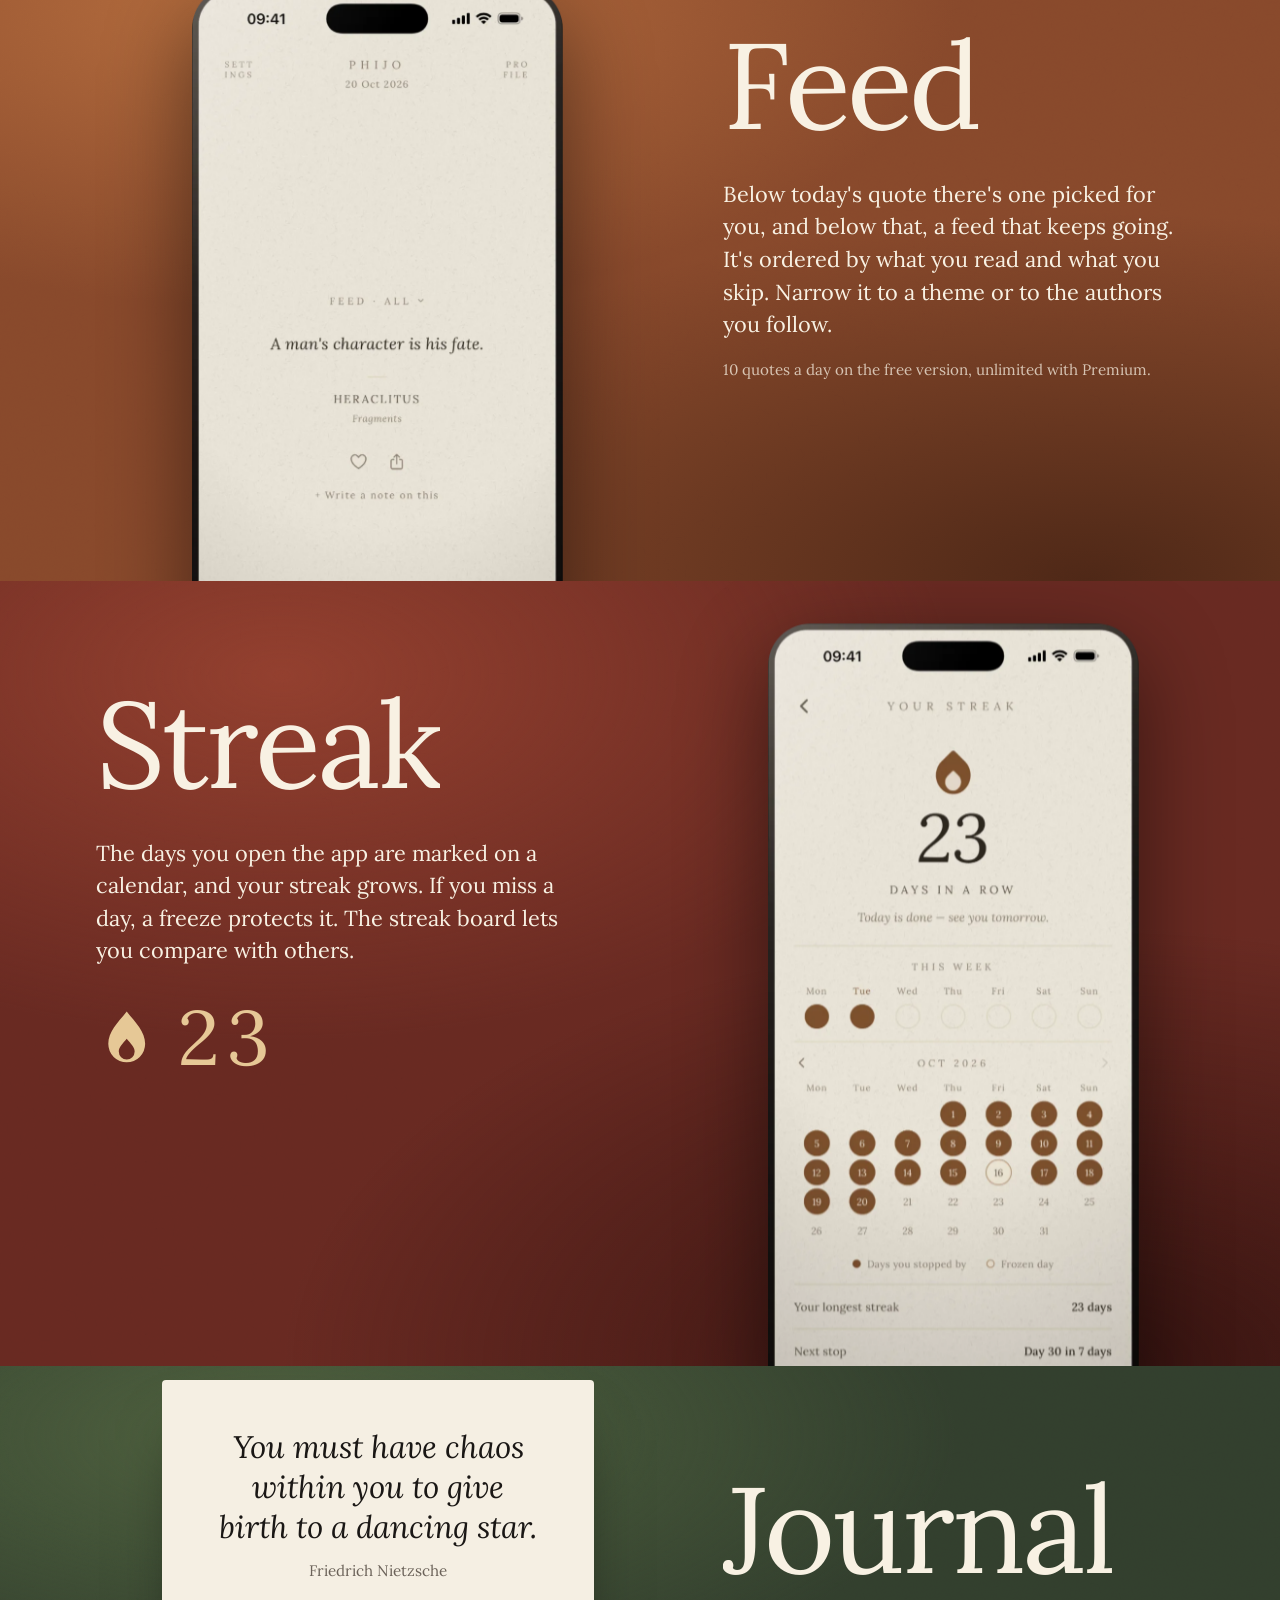
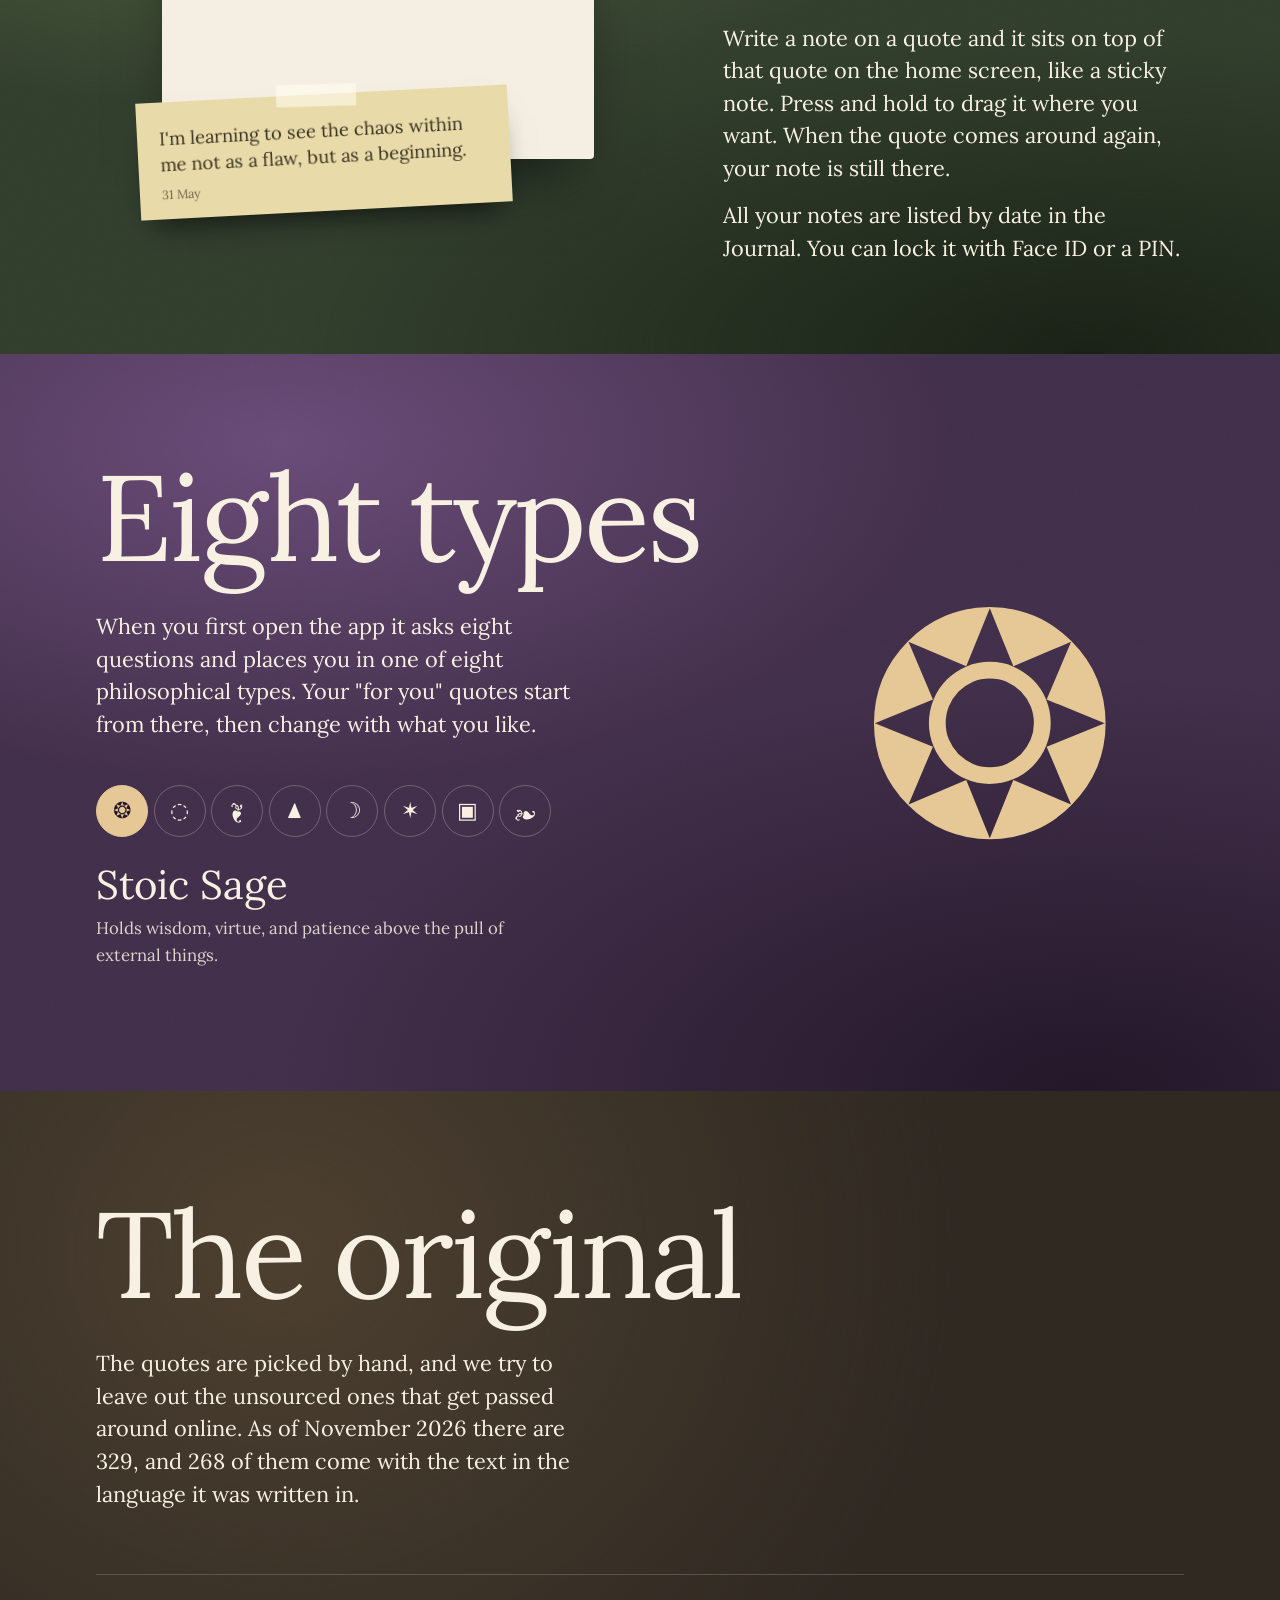
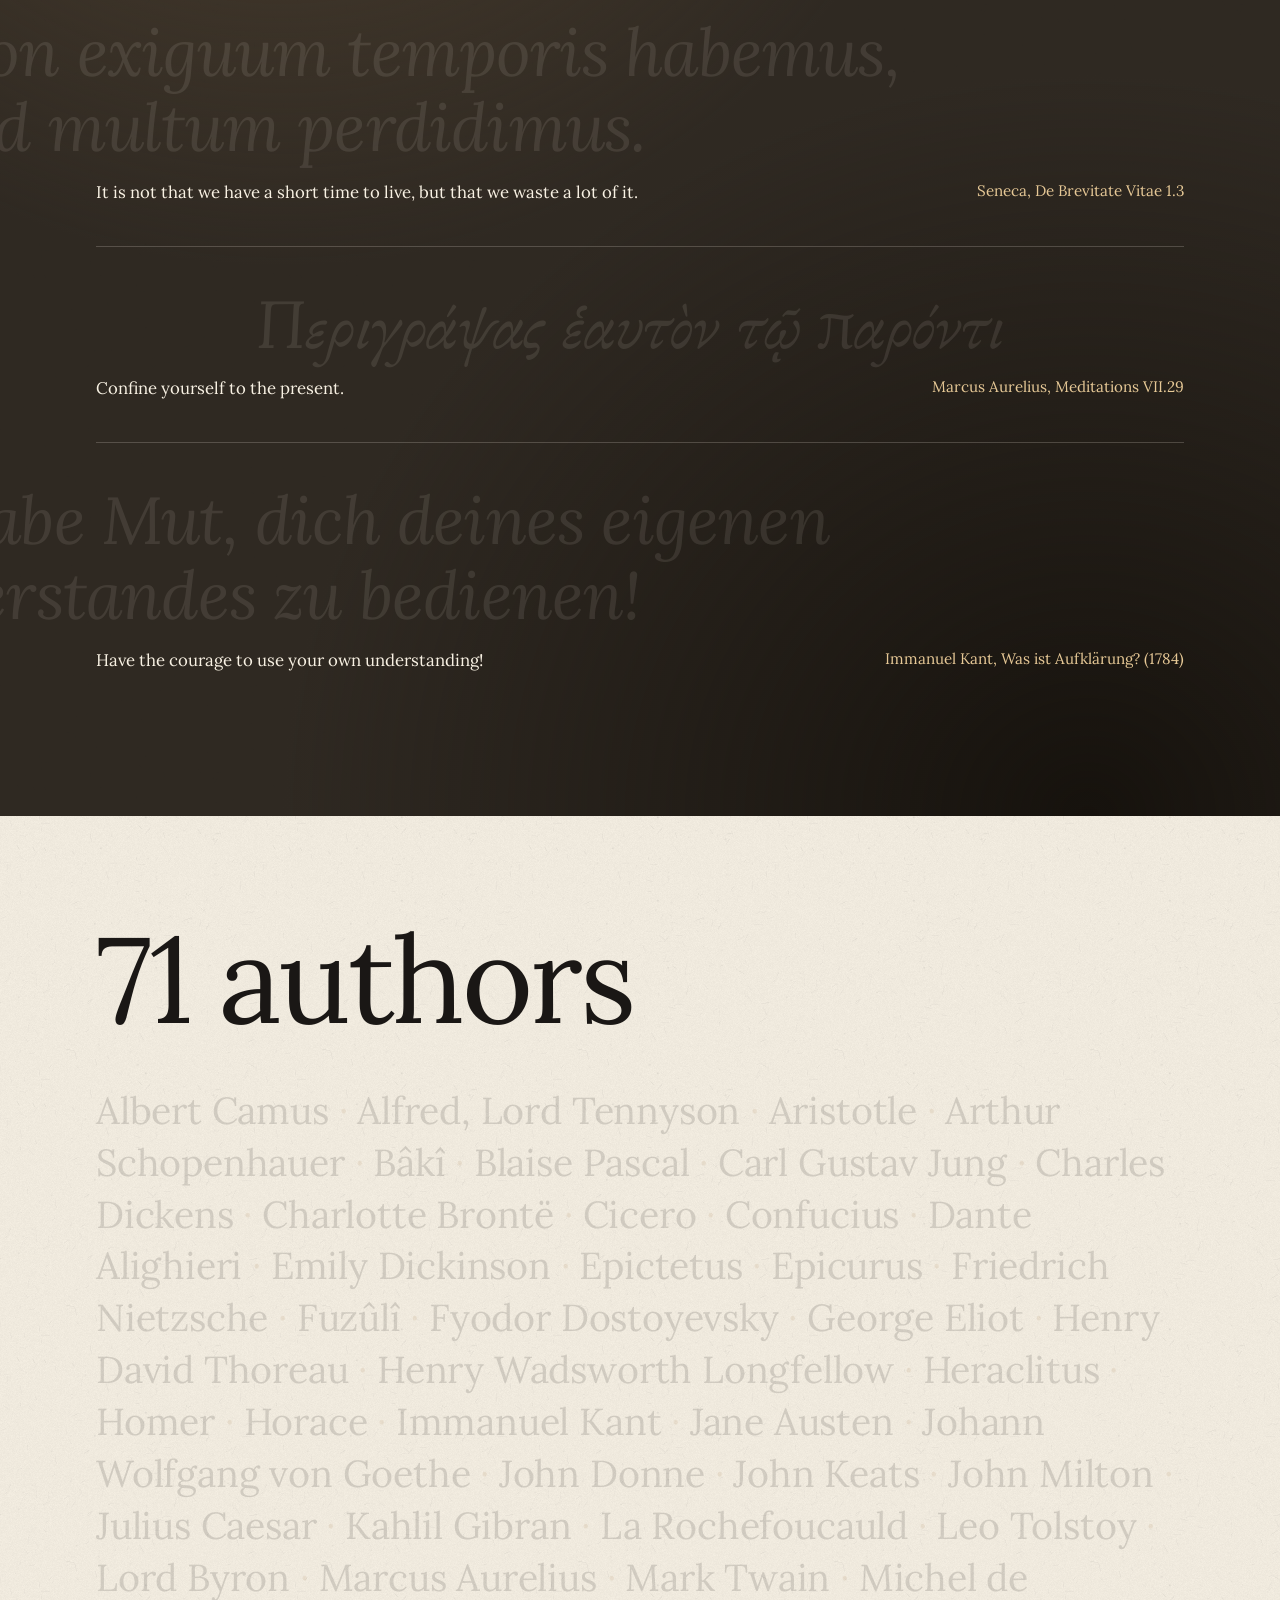
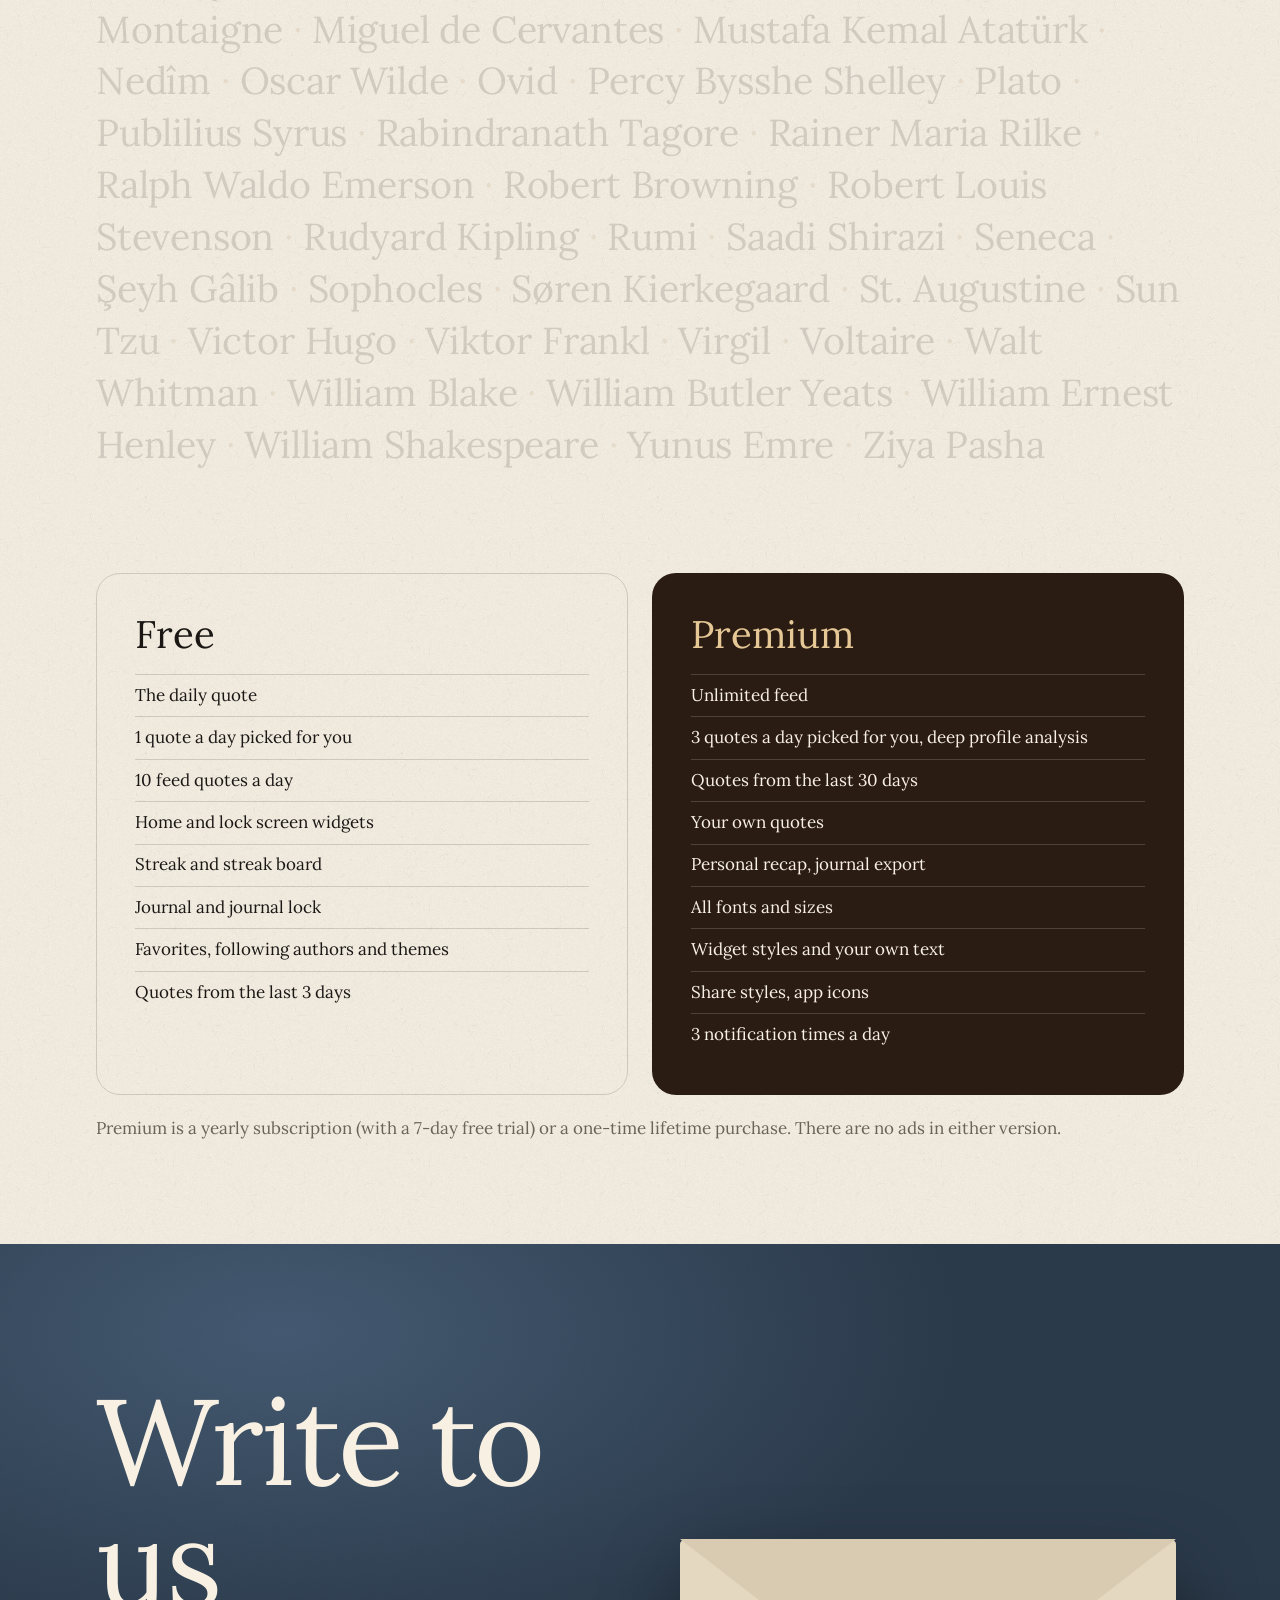
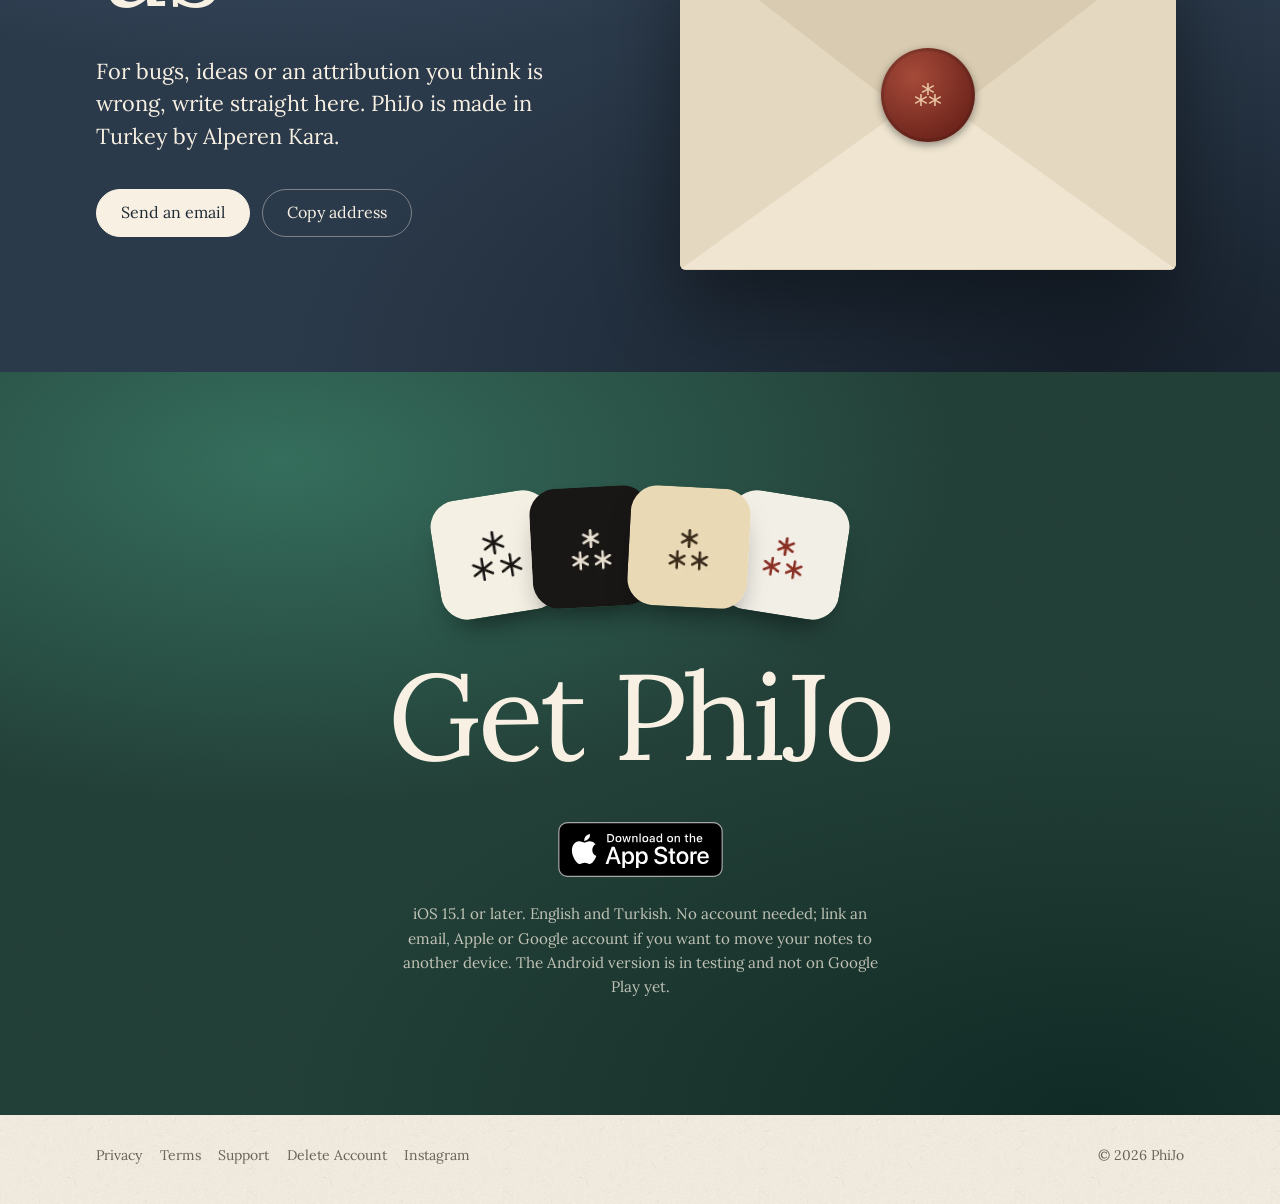
==== commit a180cfdf: "docs(home): yazar sayısı 71, söz sayısı 329" ====
--- a/index-en.html
+++ b/index-en.html
@@ -4,7 +4,7 @@
   <meta charset="UTF-8">
   <meta name="viewport" content="width=device-width, initial-scale=1">
   <title>PhiJo: One quote a day</title>
-  <meta name="description" content="PhiJo is a free iPhone app that shows one quote a day. 49 authors from Seneca to Emily Dickinson, with sources. Includes a home screen widget and a journal.">
+  <meta name="description" content="PhiJo is a free iPhone app that shows one quote a day. 71 authors from Seneca to Emily Dickinson, with sources. Includes a home screen widget and a journal.">
   <meta name="color-scheme" content="light dark">
   <meta name="theme-color" content="#F5EFE3" media="(prefers-color-scheme: light)">
   <meta name="theme-color" content="#1A1715" media="(prefers-color-scheme: dark)">
@@ -134,7 +134,7 @@
     <section class="block charcoal" id="sources">
       <div class="wrap sources">
         <h2 class="display">The original</h2>
-        <p class="lead">The quotes are picked by hand, and we try to leave out the unsourced ones that get passed around online. As of October 2026 there are 287, and 226 of them come with the text in the language it was written in.</p>
+        <p class="lead">The quotes are picked by hand, and we try to leave out the unsourced ones that get passed around online. As of November 2026 there are 329, and 268 of them come with the text in the language it was written in.</p>
         <ul class="spec">
           <li>
             <p class="spec-orig" lang="la">Non exiguum temporis habemus, sed multum perdidimus.</p>
@@ -162,8 +162,8 @@
     </section>
 
     <section class="wrap paper-section" id="authors">
-      <h2 class="display">49 authors</h2>
-      <ul class="authors"><li>Albert Camus</li> <li>Alfred, Lord Tennyson</li> <li>Aristotle</li> <li>Arthur Schopenhauer</li> <li>Blaise Pascal</li> <li>Carl Gustav Jung</li> <li>Cicero</li> <li>Confucius</li> <li>Dante Alighieri</li> <li>Emily Dickinson</li> <li>Epictetus</li> <li>Epicurus</li> <li>Friedrich Nietzsche</li> <li>Fyodor Dostoyevsky</li> <li>George Eliot</li> <li>Henry David Thoreau</li> <li>Heraclitus</li> <li>Horace</li> <li>Immanuel Kant</li> <li>Johann Wolfgang von Goethe</li> <li>Julius Caesar</li> <li>Kahlil Gibran</li> <li>La Rochefoucauld</li> <li>Leo Tolstoy</li> <li>Marcus Aurelius</li> <li>Michel de Montaigne</li> <li>Mustafa Kemal Atatürk</li> <li>Oscar Wilde</li> <li>Ovid</li> <li>Plato</li> <li>Publilius Syrus</li> <li>Rabindranath Tagore</li> <li>Rainer Maria Rilke</li> <li>Ralph Waldo Emerson</li> <li>Rumi</li> <li>Saadi Shirazi</li> <li>Seneca</li> <li>Sophocles</li> <li>Søren Kierkegaard</li> <li>St. Augustine</li> <li>Sun Tzu</li> <li>Victor Hugo</li> <li>Viktor Frankl</li> <li>Virgil</li> <li>Voltaire</li> <li>Walt Whitman</li> <li>William Blake</li> <li>William Shakespeare</li> <li>Yunus Emre</li></ul>
+      <h2 class="display">71 authors</h2>
+      <ul class="authors"><li>Albert Camus</li> <li>Alfred, Lord Tennyson</li> <li>Aristotle</li> <li>Arthur Schopenhauer</li> <li>Bâkî</li> <li>Blaise Pascal</li> <li>Carl Gustav Jung</li> <li>Charles Dickens</li> <li>Charlotte Brontë</li> <li>Cicero</li> <li>Confucius</li> <li>Dante Alighieri</li> <li>Emily Dickinson</li> <li>Epictetus</li> <li>Epicurus</li> <li>Friedrich Nietzsche</li> <li>Fuzûlî</li> <li>Fyodor Dostoyevsky</li> <li>George Eliot</li> <li>Henry David Thoreau</li> <li>Henry Wadsworth Longfellow</li> <li>Heraclitus</li> <li>Homer</li> <li>Horace</li> <li>Immanuel Kant</li> <li>Jane Austen</li> <li>Johann Wolfgang von Goethe</li> <li>John Donne</li> <li>John Keats</li> <li>John Milton</li> <li>Julius Caesar</li> <li>Kahlil Gibran</li> <li>La Rochefoucauld</li> <li>Leo Tolstoy</li> <li>Lord Byron</li> <li>Marcus Aurelius</li> <li>Mark Twain</li> <li>Michel de Montaigne</li> <li>Miguel de Cervantes</li> <li>Mustafa Kemal Atatürk</li> <li>Nedîm</li> <li>Oscar Wilde</li> <li>Ovid</li> <li>Percy Bysshe Shelley</li> <li>Plato</li> <li>Publilius Syrus</li> <li>Rabindranath Tagore</li> <li>Rainer Maria Rilke</li> <li>Ralph Waldo Emerson</li> <li>Robert Browning</li> <li>Robert Louis Stevenson</li> <li>Rudyard Kipling</li> <li>Rumi</li> <li>Saadi Shirazi</li> <li>Seneca</li> <li>Şeyh Gâlib</li> <li>Sophocles</li> <li>Søren Kierkegaard</li> <li>St. Augustine</li> <li>Sun Tzu</li> <li>Victor Hugo</li> <li>Viktor Frankl</li> <li>Virgil</li> <li>Voltaire</li> <li>Walt Whitman</li> <li>William Blake</li> <li>William Butler Yeats</li> <li>William Ernest Henley</li> <li>William Shakespeare</li> <li>Yunus Emre</li> <li>Ziya Pasha</li></ul>
     </section>
 
     <section class="wrap plans-section" id="pricing">
